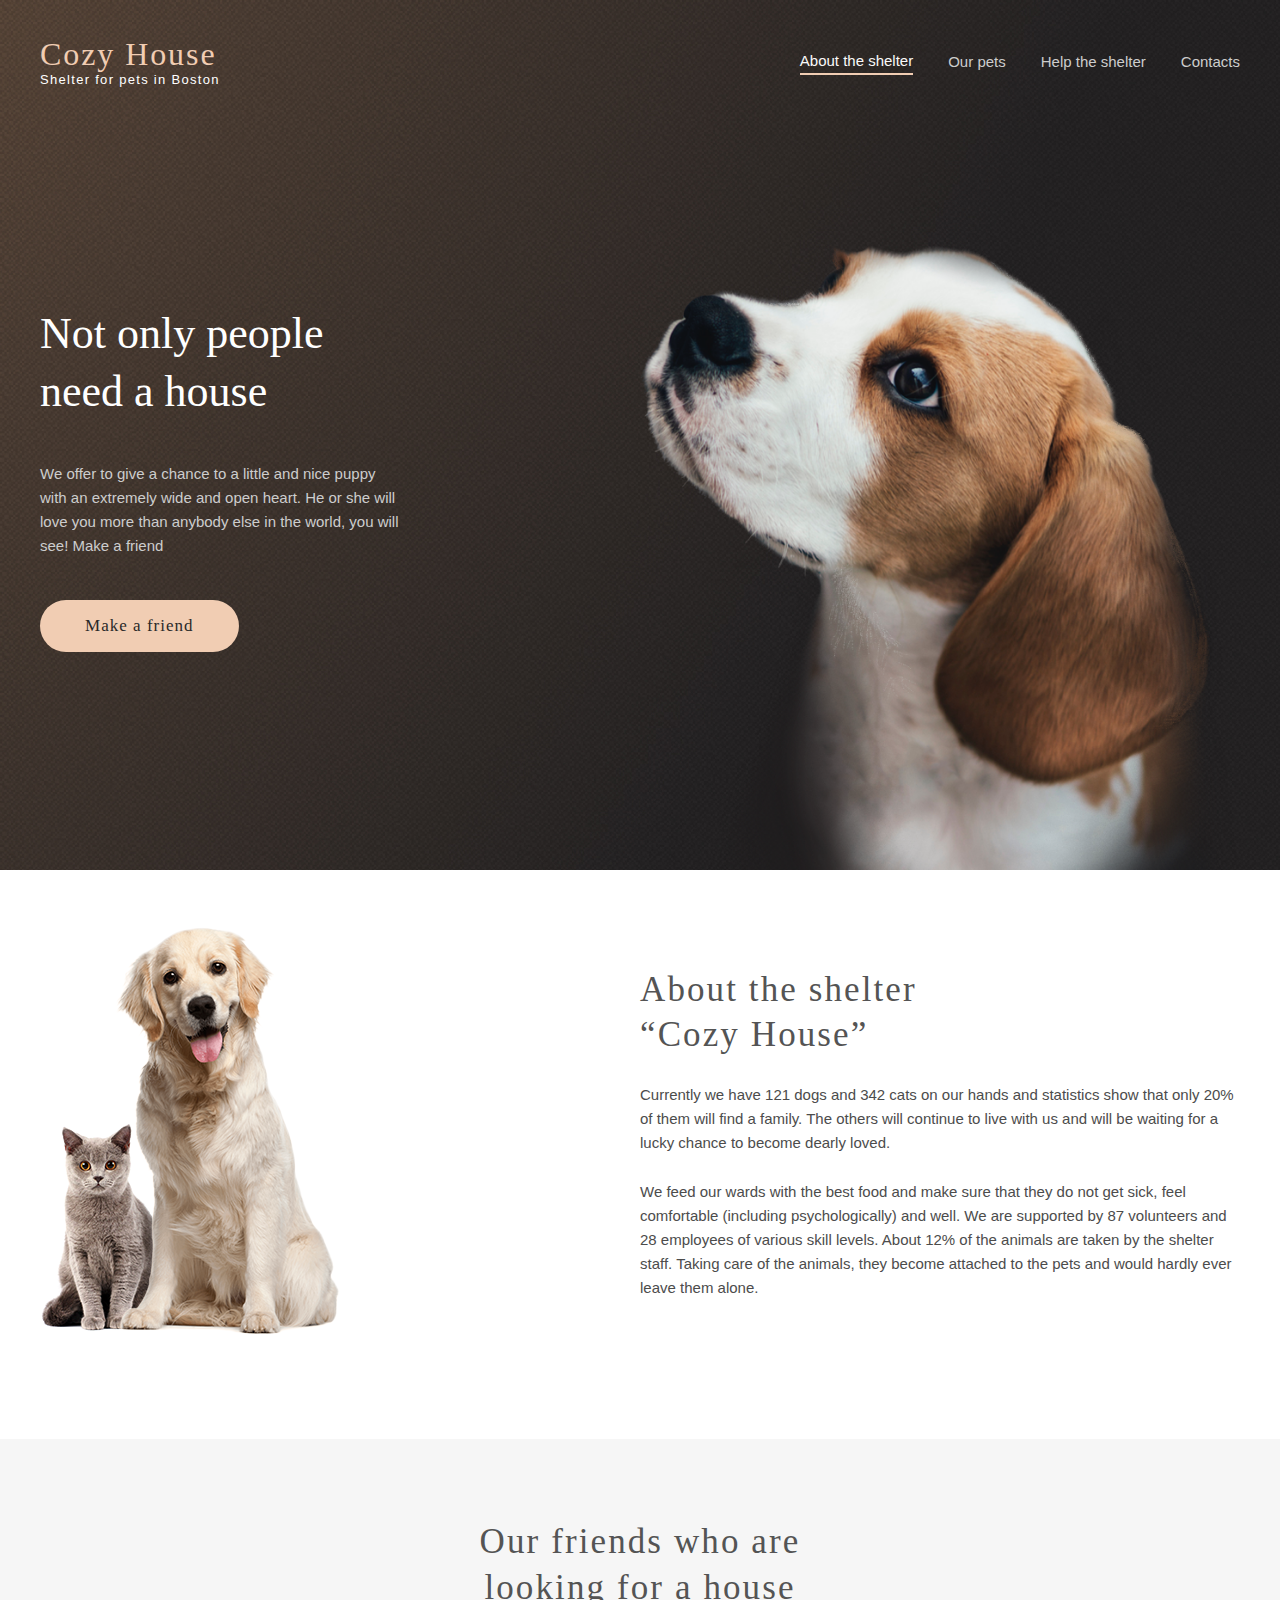
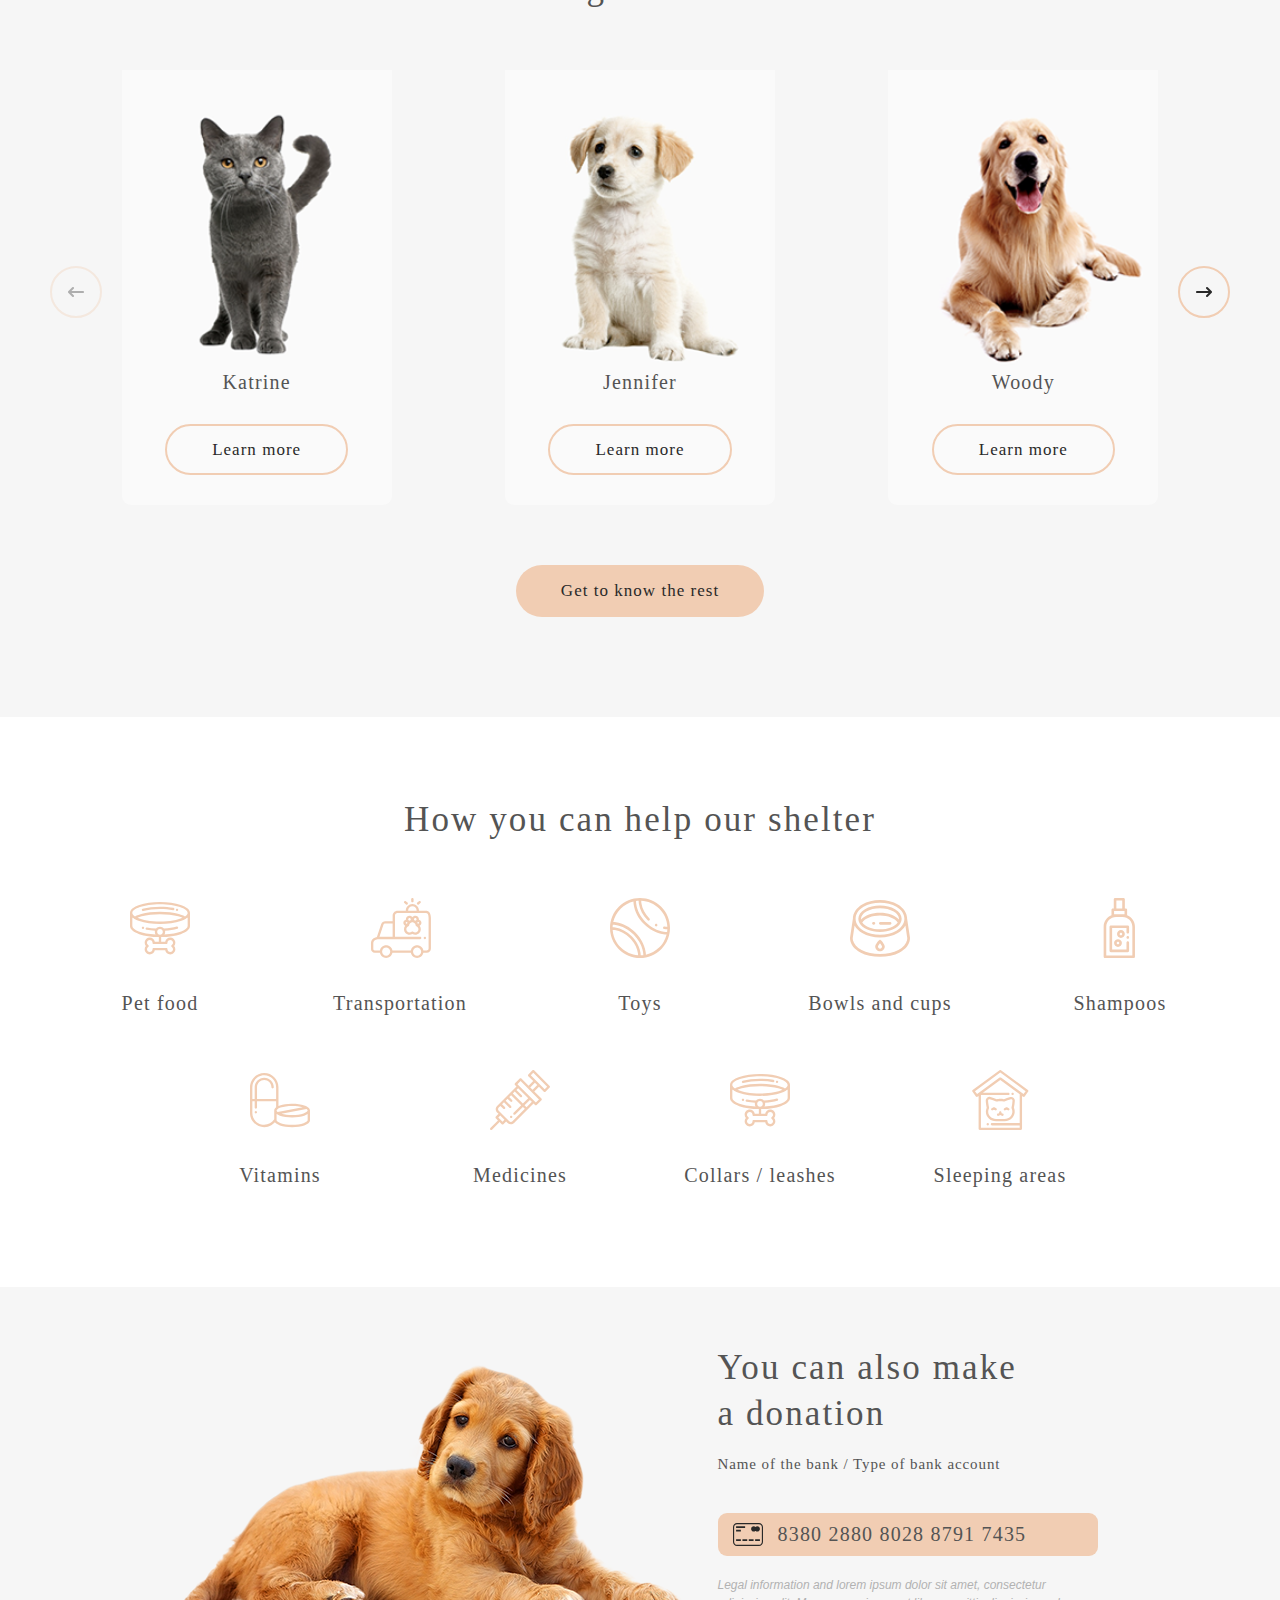
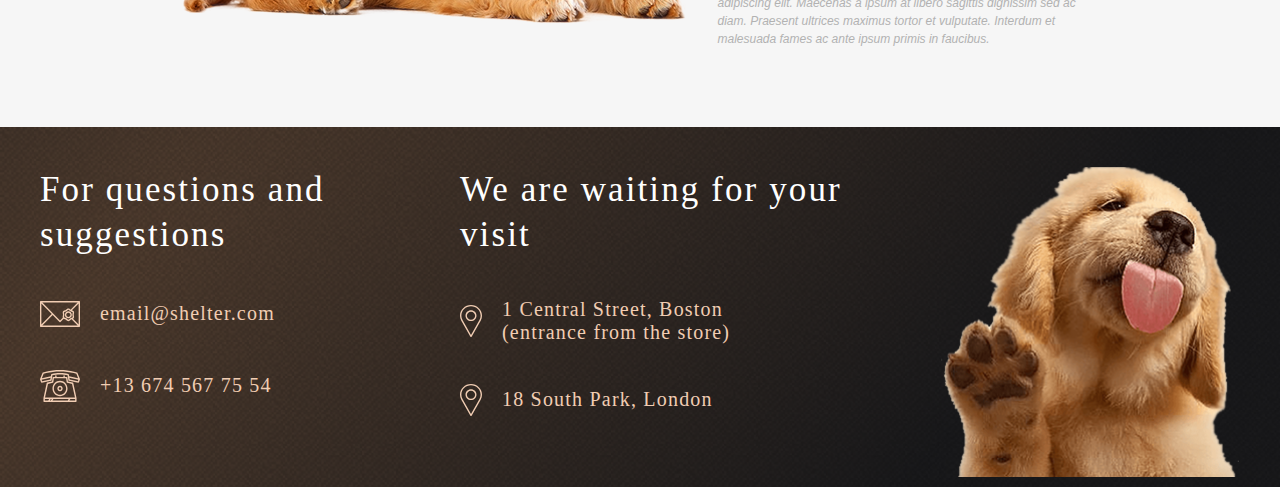
==== index.html @ d13bf751 "test" ====
<!DOCTYPE html>
<html lang="en">
  <head>
    <meta charset="UTF-8" />
    <meta http-equiv="X-UA-Compatible" content="IE=edge" />
    <meta name="viewport" content="width=device-width, initial-scale=1.0" />
    <link
      rel="stylesheet"
      href="https://cdnjs.cloudflare.com/ajax/libs/font-awesome/6.1.1/css/all.min.css"
    />
    <!-- <link rel="stylesheet" type="text/css" href="slick/slick.css" />
    <link rel="stylesheet" type="text/css" href="slick/slick-theme.css" /> -->

    <link
      rel="stylesheet"
      href="https://unpkg.com/swiper@8/swiper-bundle.min.css"
    />

    <link rel="stylesheet" href="style.css" />
    <title>About the shelter</title>
  </head>
  <body>
    <header id="header">
      <div class="container">
        <nav>
          <div class="nav__logo">
            <h1>Cozy House</h1>
            <p>Shelter for pets in Boston</p>
          </div>
          <div class="header__menu_btn"><i class="fa-solid fa-bars"></i></div>
          <ul class="nav__list">
            <li><a href="#header" class="active">About the shelter</a></li>
            <li><a href="pages/pets/index.html">Our pets</a></li>
            <li><a href="#help_content">Help the shelter</a></li>
            <li><a href="#footer">Contacts</a></li>
          </ul>
        </nav>

        <div class="header__content">
          <div class="header__content_wrapper">
            <h3>Not only people need a house</h3>
            <p>
              We offer to give a chance to a little and nice puppy with an
              extremely wide and open heart. He or she will love you more than
              anybody else in the world, you will see! Make a friend
            </p>
            <div class="header__link">
              <a href="#pets">Make a friend</a>
            </div>
          </div>
          <div class="bg_img">
            <img src="assets/images/start-screen-puppy.png" alt="bg_img" />
          </div>
        </div>
      </div>
    </header>
    <main>
      <section class="about">
        <div class="container">
          <div class="about__wrapper">
            <div class="about__img">
              <img src="assets/images/about-pets.png" alt="about-pets" />
            </div>
            <div class="about__content">
              <h5>About the shelter “Cozy House”</h5>
              <p class="about__desc1">
                Currently we have 121 dogs and 342 cats on our hands and
                statistics show that only 20% of them will find a family. The
                others will continue to live with us and will be waiting for a
                lucky chance to become dearly loved.
              </p>
              <p class="about__desc2">
                We feed our wards with the best food and make sure that they do
                not get sick, feel comfortable (including psychologically) and
                well. We are supported by 87 volunteers and 28 employees of
                various skill levels. About 12% of the animals are taken by the
                shelter staff. Taking care of the animals, they become attached
                to the pets and would hardly ever leave them alone.
              </p>
            </div>
          </div>
        </div>
      </section>

      <section class="pets">
        <div class="container">
          <div class="pets__wrapper">
            <h3 id="pets">Our friends who are looking for a house</h3>

             <!-- <div class="slider__wrapper">
              <div class="slider mySliderPets">
                <div class="slick-slide">
                  <div class="card">
                    <img
                      src="assets/images/pets-katrine .png"
                      alt="pets-katrine"
                    />
                    <span>Katrine</span>
                    <a href="#popup-pets1" class="open-popup1">Learn more</a>
                  </div>
                </div>
                <div class="slick-slide">
                  <div class="card">
                    <img
                      src="assets/images/pets-jennifer.png"
                      alt="pets-katrine"
                    />
                    <span>Jennifer</span>
                    <a href="#popup-pets2" class="open-popup2">Learn more</a>
                  </div>
                </div>
                <div class="slick-slide">
                  <div class="card">
                    <img
                      src="assets/images/pets-woody.png"
                      alt="pets-katrine"
                    />
                    <span>Woody</span>
                    <a href="#popup-pets3" class="open-popup3">Learn more</a>
                  </div>
                </div>

                <div class="slick-slide">
                  <div class="card">
                    <img
                      src="assets/images/pets-katrine .png"
                      alt="pets-katrine"
                    />
                    <span>Katrine</span>
                    <a href="#popup-pets1" class="open-popup1">Learn more</a>
                  </div>
                </div>
                <div class="slick-slide">
                  <div class="card">
                    <img
                      src="assets/images/pets-jennifer.png"
                      alt="pets-katrine"
                    />
                    <span>Jennifer</span>
                    <a href="#popup-pets2" class="open-popup2">Learn more</a>
                  </div>
                </div>
                <div class="slick-slide">
                  <div class="card">
                    <img
                      src="assets/images/pets-woody.png"
                      alt="pets-katrine"
                    />
                    <span>Woody</span>
                    <a href="#popup-pets3" class="open-popup3">Learn more</a>
                  </div>
                </div>
              </div>
            </div>  -->

            <div class="swiper mySwiper container">
              <div class="swiper-wrapper">
                <div class="swiper-slide">
                  <div class="card">
                    <img
                      src="assets/images/pets-katrine .png"
                      alt="pets-katrine"
                    />
                    <span>Katrine</span>
                    <a href="#popup-pets1" class="open-popup1">Learn more</a>
                  </div>
                </div>
                <div class="swiper-slide">
                  <div class="card">
                    <img
                      src="assets/images/pets-jennifer.png"
                      alt="pets-katrine"
                    />
                    <span>Jennifer</span>
                    <a href="#popup-pets2" class="open-popup2">Learn more</a>
                  </div>
                </div>
                <div class="swiper-slide">
                  <div class="card">
                    <img
                      src="assets/images/pets-woody.png"
                      alt="pets-katrine"
                    />
                    <span>Woody</span>
                    <a href="#popup-pets3" class="open-popup3">Learn more</a>
                  </div>
                </div>
                <div class="swiper-slide">
                  <div class="card">
                    <img
                      src="assets/images/pets-katrine .png"
                      alt="pets-katrine"
                    />
                    <span>Katrine</span>
                    <a href="#popup-pets1" class="open-popup1">Learn more</a>
                  </div>
                </div>
                <div class="swiper-slide">
                  <div class="card">
                    <img
                      src="assets/images/pets-jennifer.png"
                      alt="pets-katrine"
                    />
                    <span>Jennifer</span>
                    <a href="#popup-pets2" class="open-popup2">Learn more</a>
                  </div>
                </div>
                <div class="swiper-slide">
                  <div class="card">
                    <img
                      src="assets/images/pets-woody.png"
                      alt="pets-katrine"
                    />
                    <span>Woody</span>
                    <a href="#popup-pets3" class="open-popup3">Learn more</a>
                  </div>
                </div>
               
              
                  
                  
              </div>
              <div class="swiper-button-next"><i class="fa-solid fa-arrow-right-long"></i></div>
              <div class="swiper-button-prev"><i class="fa-solid fa-arrow-left-long"></i></div>
            </div>

            <div class="pets__link"><a href="#!">Get to know the rest</a></div>
          </div>
        </div>

        <div id="popup-pets1">
          <div class="popup-inner">
            <img src="assets/images/pets-katrine .png" alt="popup_img" />
            <div class="popup-content">
              <h3>Katrine</h3>
              <h6>Cat - British Shorthair</h6>
              <p>
                Katrine is a beautiful girl. She is as soft as the finest velvet
                with a thick lush fur. Will love you until the last breath she
                takes as long as you are the one. She is picky about her
                affection. She loves cuddles and to stretch into your hands for
                a deeper relaxations.
              </p>
              <ul class="popup-content-list">
                <li><span>Age: </span>2 months</li>
                <li><span>Inoculations: </span>none</li>
                <li><span>Diseases: </span>none</li>
                <li><span>Parasites: </span>none</li>
              </ul>
            </div>
            <a href="#!" class="popup-close"
              ><i class="fa-solid fa-xmark"></i
            ></a>
          </div>
        </div>

        <div id="popup-pets2">
          <div class="popup-inner">
            <img src="assets/images/pets-jennifer.png" alt="popup_img" />
            <div class="popup-content">
              <h3>Jennifer</h3>
              <h6>Dog - Labrador</h6>
              <p>
                Jennifer is a sweet 2 months old Labrador that is patiently
                waiting to find a new forever home. This girl really enjoys
                being able to go outside to run and play, but won't hesitate to
                play up a storm in the house if she has all of her favorite
                toys.
              </p>
              <ul class="popup-content-list">
                <li><span>Age: </span>2 months</li>
                <li><span>Inoculations: </span>none</li>
                <li><span>Diseases: </span>none</li>
                <li><span>Parasites: </span>none</li>
              </ul>
            </div>
            <a href="#!" class="popup-close"
              ><i class="fa-solid fa-xmark"></i
            ></a>
          </div>
        </div>

        <div id="popup-pets3">
          <div class="popup-inner">
            <img src="assets/images/pets-woody.png" alt="popup_img" />
            <div class="popup-content">
              <h3>Woody</h3>
              <h6>Dog - Golden Retriever</h6>
              <p>
                Woody is a handsome 3 1/2 year old boy. Woody does know basic
                commands and is a smart pup. Since he is on the stronger side,
                he will learn a lot from your training. Woody will be happier
                when he finds a new family that can spend a lot of time with
                him.
              </p>
              <ul class="popup-content-list">
                <li><span>Age: </span>3 1/2 year old</li>
                <li><span>Inoculations: </span>none</li>
                <li><span>Diseases: </span>none</li>
                <li><span>Parasites: </span>none</li>
              </ul>
            </div>
            <a href="#!" class="popup-close"
              ><i class="fa-solid fa-xmark"></i
            ></a>
          </div>
        </div>
      </section>

      <section class="help_content" id="help_content">
        <div class="container">
          <div class="help_content__wrapper">
            <h3>How you can help our shelter</h3>
            <div class="card">
              <div>
                <svg
                  width="60"
                  height="60"
                  viewBox="0 0 60 60"
                  fill="none"
                  xmlns="http://www.w3.org/2000/svg"
                >
                  <path
                    d="M57.297 10.2511C55.7379 8.99675 53.5393 7.88136 50.7617 6.93613C45.1984 5.04273 37.825 4 29.9997 4C22.1744 4 14.8011 5.04285 9.23787 6.93613C6.4603 7.88136 4.26163 8.99675 2.70257 10.2511C0.909373 11.6942 0 13.2863 0 14.983V28.0989C0 29.7957 0.909373 31.3878 2.70269 32.8308C4.26175 34.0851 6.4603 35.2005 9.23799 36.1458C14.5225 37.9443 21.4409 38.9745 28.8281 39.0733V43.7755H24.7869C24.3392 41.4099 22.2567 39.6156 19.7629 39.6156C16.9435 39.6156 14.6499 41.9093 14.6499 44.7284C14.6499 45.9542 15.0847 47.1148 15.8539 48.0249C15.075 48.9466 14.6484 50.1147 14.6499 51.3214C14.6499 54.1407 16.9435 56.4343 19.7629 56.4343C22.2567 56.4343 24.3392 54.6398 24.7869 52.2744H35.2131C35.6608 54.6399 37.7433 56.4343 40.2371 56.4343C43.0565 56.4343 45.3501 54.1406 45.3501 51.3214C45.3501 50.0956 44.9153 48.935 44.1461 48.0249C44.925 47.1032 45.3516 45.9351 45.3501 44.7284C45.3501 41.9091 43.0565 39.6156 40.2371 39.6156C37.7433 39.6156 35.6608 41.41 35.2131 43.7755H31.1719V39.0733C38.5591 38.9745 45.4775 37.9443 50.762 36.1458C53.5396 35.2005 55.7382 34.0851 57.2973 32.8308C59.0906 31.3878 60 29.7957 60 28.0989V14.983C59.9996 13.2863 59.0903 11.6942 57.297 10.2511ZM36.3022 46.1193C36.4615 46.1193 36.6191 46.0868 36.7655 46.0238C36.9118 45.9608 37.0438 45.8686 37.1533 45.7528C37.2628 45.6371 37.3476 45.5003 37.4024 45.3507C37.4573 45.2011 37.481 45.0419 37.4723 44.8828C37.4694 44.8314 37.4679 44.78 37.4677 44.7286C37.4677 43.2016 38.71 41.9594 40.2369 41.9594C41.7639 41.9594 43.0062 43.2017 43.0062 44.7286C43.0062 45.6643 42.5377 46.5303 41.753 47.0453C41.5905 47.152 41.4571 47.2974 41.3648 47.4684C41.2725 47.6394 41.2242 47.8307 41.2242 48.025C41.2242 48.2194 41.2725 48.4107 41.3648 48.5817C41.4571 48.7527 41.5905 48.8981 41.753 49.0047C42.5377 49.5198 43.0062 50.3858 43.0062 51.3215C43.0062 52.8485 41.7639 54.0906 40.2369 54.0906C38.71 54.0906 37.4677 52.8483 37.4677 51.3215C37.4677 51.2697 37.4696 51.2184 37.4723 51.1673C37.4811 51.0082 37.4574 50.8489 37.4026 50.6993C37.3478 50.5497 37.263 50.4128 37.1535 50.297C37.044 50.1813 36.912 50.0891 36.7656 50.0261C36.6192 49.9631 36.4615 49.9307 36.3022 49.9307H23.6975C23.5382 49.9308 23.3805 49.9633 23.2342 50.0263C23.0878 50.0893 22.9559 50.1815 22.8463 50.2972C22.7368 50.413 22.6521 50.5498 22.5972 50.6994C22.5424 50.849 22.5186 51.0082 22.5274 51.1673C22.5301 51.2184 22.5319 51.2697 22.5319 51.3215C22.5319 52.8485 21.2896 54.0906 19.7627 54.0906C18.2357 54.0906 16.9934 52.8483 16.9934 51.3215C16.9934 50.3858 17.462 49.5198 18.2466 49.0047C18.4091 48.8981 18.5425 48.7527 18.6348 48.5817C18.7271 48.4107 18.7755 48.2194 18.7755 48.025C18.7755 47.8307 18.7271 47.6394 18.6348 47.4684C18.5425 47.2974 18.4091 47.152 18.2466 47.0453C17.462 46.5303 16.9934 45.6643 16.9934 44.7286C16.9934 43.2016 18.2357 41.9594 19.7627 41.9594C21.2896 41.9594 22.5319 43.2017 22.5319 44.7286C22.5319 44.7803 22.5301 44.8317 22.5274 44.8828C22.5185 45.0419 22.5422 45.2011 22.597 45.3508C22.6519 45.5004 22.7366 45.6373 22.8462 45.753C22.9557 45.8688 23.0877 45.961 23.2341 46.0239C23.3804 46.0869 23.5381 46.1194 23.6975 46.1193H36.3022ZM29.9998 36.7383C28.4435 36.7383 27.1772 35.472 27.1772 33.9157C27.1772 32.3593 28.4435 31.0931 29.9998 31.0931C31.5562 31.0931 32.8224 32.3593 32.8224 33.9157C32.8224 35.472 31.5562 36.7383 29.9998 36.7383ZM57.6559 28.0989C57.6559 31.8067 48.3045 35.8985 34.3965 36.6248C34.9005 35.8111 35.1671 34.8727 35.1661 33.9156C35.1661 33.5463 35.1264 33.1862 35.0525 32.8386C39.6006 32.5404 43.8255 31.8617 47.3495 30.8562C47.9718 30.6785 48.3325 30.0301 48.1548 29.4077C47.9772 28.7853 47.329 28.4248 46.7064 28.6024C43.0899 29.6344 38.6789 30.3074 33.9211 30.5577C32.9729 29.4519 31.5673 28.7494 29.9998 28.7494C28.4241 28.7494 27.0118 29.4593 26.0634 30.5753C22.8385 30.4214 19.7739 30.0771 16.9503 29.5459C16.3149 29.426 15.7017 29.8448 15.582 30.4808C15.4624 31.1169 15.881 31.7294 16.5171 31.8492C19.1492 32.3444 21.9775 32.6832 24.9418 32.8625C24.8698 33.2089 24.8335 33.5619 24.8336 33.9157C24.8327 34.8729 25.0993 35.8112 25.6033 36.6249C11.6952 35.8986 2.34375 31.8068 2.34375 28.0989V19.4139L2.35968 19.4272C2.47205 19.5254 2.58637 19.6213 2.70257 19.7149C2.85923 19.8402 3.01885 19.9617 3.18128 20.0794L3.18374 20.0811C3.27117 20.1448 3.36035 20.2081 3.45117 20.271L3.49171 20.2989C3.57714 20.3576 3.66374 20.4161 3.7521 20.4741C3.76991 20.4858 3.7882 20.4975 3.80624 20.5092C3.89542 20.5672 3.98566 20.6251 4.07777 20.6824L4.11749 20.7068C5.50241 21.5632 7.21592 22.3418 9.23776 23.0299C14.801 24.9233 22.1743 25.9661 29.9997 25.9661C37.8251 25.9661 45.1984 24.9233 50.7617 23.0299C52.7837 22.3418 54.4974 21.5631 55.8824 20.7066L55.9216 20.6825C56.0139 20.6251 56.1042 20.5672 56.1935 20.5091L56.2474 20.4742C56.3358 20.4162 56.4225 20.3577 56.5079 20.299L56.5485 20.2711C56.6393 20.2082 56.7285 20.1449 56.8159 20.0813L56.8184 20.0795C56.9808 19.9619 57.1404 19.8403 57.2971 19.715C57.4132 19.6214 57.5276 19.5255 57.64 19.4274L57.6559 19.414V28.0989ZM7.52928 19.8543C8.5501 19.3876 9.94639 18.8517 11.8024 18.3313C16.8453 16.9173 23.3081 16.1387 29.9998 16.1387C36.6916 16.1387 43.1543 16.9174 48.1971 18.3313C50.0533 18.8516 51.4497 19.3875 52.4704 19.8543C47.6207 22.0156 39.6821 23.6224 29.9998 23.6224C20.3176 23.6224 12.379 22.0154 7.52928 19.8543ZM57.6485 15.1548C57.6434 15.2232 57.6352 15.2913 57.624 15.359L57.6225 15.3696C57.6098 15.4416 57.594 15.5129 57.575 15.5835C57.5616 15.6345 57.5465 15.6851 57.53 15.7353L57.5204 15.7647C57.4946 15.839 57.4658 15.9122 57.4342 15.9843C57.4218 16.0128 57.4083 16.0411 57.3948 16.0696C57.3679 16.1263 57.3395 16.1828 57.3088 16.2387L57.3006 16.2537C56.813 17.1338 55.8925 17.9036 54.9784 18.5047C53.7646 17.8055 51.8179 16.9124 48.8301 16.0746C43.587 14.6046 36.8997 13.7952 29.9999 13.7952C23.1002 13.7952 16.413 14.6047 11.1697 16.0747C8.18202 16.9124 6.23542 17.8055 5.02147 18.5049C4.10753 17.9038 3.18703 17.1339 2.69929 16.2538L2.69109 16.2388C2.66039 16.1828 2.63203 16.1263 2.60496 16.0695C2.5916 16.0411 2.57812 16.0129 2.56582 15.9845C2.55527 15.9606 2.54531 15.9366 2.53546 15.9126C2.51542 15.8633 2.49632 15.8141 2.47945 15.7649C2.47605 15.7552 2.473 15.7452 2.46972 15.7355C2.44857 15.6715 2.42993 15.6068 2.41382 15.5414C2.39958 15.4847 2.38738 15.4275 2.37726 15.3699L2.37574 15.3592C2.36456 15.2915 2.35638 15.2234 2.35125 15.1551C2.34653 15.0978 2.34403 15.0404 2.34375 14.983C2.34375 10.8967 13.7017 6.34375 29.9998 6.34375C46.298 6.34375 57.6559 10.8967 57.6559 14.983C57.6559 15.0402 57.6529 15.0975 57.6485 15.1548Z"
                    fill="#F1CDB3"
                  />
                  <path
                    d="M48.1765 11.6432C48.1309 11.4162 48.0197 11.2076 47.8567 11.0432C47.8022 10.989 47.7425 10.9404 47.6785 10.8979C47.5506 10.8129 47.4073 10.7536 47.2567 10.7233C47.1055 10.6928 46.9497 10.6928 46.7985 10.7233C46.7235 10.7385 46.6509 10.7608 46.5794 10.7901C46.5091 10.8194 46.4411 10.8557 46.3778 10.8979C46.3134 10.9401 46.2536 10.9893 46.1985 11.0432C46.1446 11.0971 46.0966 11.1581 46.0533 11.2213C45.9683 11.3493 45.909 11.4926 45.8787 11.6432C45.8635 11.7194 45.8564 11.7956 45.8564 11.8717C45.8564 11.9491 45.8636 12.0252 45.8787 12.1014C45.909 12.252 45.9683 12.3953 46.0533 12.5233C46.0966 12.5866 46.1446 12.6463 46.1985 12.7014C46.2537 12.7553 46.3135 12.8034 46.3778 12.8467C46.4411 12.8889 46.5091 12.9252 46.5794 12.9545C46.6509 12.9838 46.7236 13.0061 46.7985 13.0213C46.8747 13.0366 46.9521 13.0448 47.0282 13.0448C47.1044 13.0448 47.1818 13.0366 47.2567 13.0213C47.3317 13.0061 47.4057 12.9838 47.4759 12.9545C47.5462 12.9252 47.6141 12.8889 47.6785 12.8467C47.7418 12.8034 47.8028 12.7553 47.8567 12.7014C47.9106 12.6463 47.9598 12.5866 48.002 12.5233C48.087 12.3953 48.1463 12.252 48.1765 12.1014C48.1919 12.0252 48.2 11.9491 48.2 11.8717C48.2 11.7954 48.1919 11.7193 48.1765 11.6432Z"
                    fill="#F1CDB3"
                  />
                  <path
                    d="M43.4829 9.86056C39.4455 9.10095 34.85 8.69935 30.1935 8.69935C23.7488 8.69935 17.5185 9.46435 12.6504 10.8536C12.0282 11.0313 11.6675 11.6797 11.8451 12.302C11.9918 12.8171 12.4611 13.1527 12.9713 13.1527C13.0777 13.1527 13.186 13.1382 13.2934 13.1075C17.9582 11.7763 23.96 11.0432 30.1934 11.0432C34.707 11.0432 39.1525 11.4308 43.0495 12.164C43.6858 12.2834 44.2981 11.8651 44.4179 11.229C44.5376 10.5929 44.1189 9.98044 43.4829 9.86056Z"
                    fill="#F1CDB3"
                  />
                  <path
                    d="M14.121 29.6092C14.1058 29.5342 14.0835 29.4604 14.0542 29.3889C14.0249 29.3186 13.9886 29.2506 13.9464 29.1873C13.9038 29.1231 13.8547 29.0634 13.7999 29.0092C13.746 28.9553 13.6862 28.9061 13.6218 28.8627C13.5585 28.8205 13.4905 28.7854 13.4201 28.7561C13.3495 28.7265 13.2761 28.7041 13.201 28.6893C13.0498 28.6588 12.8941 28.6588 12.7429 28.6893C12.6678 28.7033 12.5939 28.7268 12.5237 28.7561C12.4523 28.7854 12.3843 28.8205 12.321 28.8627C12.2566 28.9061 12.1968 28.9553 12.1429 29.0092C12.089 29.0631 12.0398 29.1229 11.9976 29.1873C11.9554 29.2506 11.9191 29.3186 11.8898 29.3889C11.8605 29.4604 11.8382 29.5342 11.823 29.6092C11.8077 29.6842 11.7995 29.7615 11.7995 29.8377C11.8003 29.9914 11.8309 30.1434 11.8898 30.2854C11.9191 30.3568 11.9554 30.4248 11.9976 30.4881C12.0398 30.5525 12.089 30.6122 12.1429 30.6662C12.1968 30.7201 12.2566 30.7693 12.321 30.8115C12.3843 30.8549 12.4523 30.8901 12.5237 30.9193C12.5941 30.9486 12.6678 30.9721 12.7429 30.9861C12.8179 31.0014 12.8952 31.0096 12.9713 31.0096C13.0475 31.0096 13.1249 31.0014 13.201 30.9861C13.2761 30.9713 13.3495 30.9489 13.4201 30.9193C13.4909 30.8905 13.5585 30.8543 13.6218 30.8115C13.686 30.7693 13.7457 30.7206 13.7999 30.6662C13.9092 30.5575 13.9957 30.428 14.0542 30.2854C14.1134 30.1436 14.1436 29.9914 14.1432 29.8377C14.1432 29.7614 14.1361 29.6842 14.121 29.6092Z"
                    fill="#F1CDB3"
                  />
                </svg>
              </div>
              <div class="text">Pet food</div>
            </div>

            <div class="card">
              <div>
                <svg
                  width="61"
                  height="60"
                  viewBox="0 0 61 60"
                  fill="none"
                  xmlns="http://www.w3.org/2000/svg"
                >
                  <path
                    d="M56.0044 12.7115H48.9814V12.5095C48.9814 8.87665 46.026 5.92118 42.3932 5.92118C38.7603 5.92118 35.8049 8.87665 35.8049 12.5095V12.7115H27.5571C24.8414 12.7115 22.6321 14.9209 22.6321 17.6365V23.2009H15.2458C13.4838 23.2009 11.9176 24.2562 11.2558 25.8893C11.2462 25.9133 11.2373 25.9375 11.2291 25.962L6.96808 38.8689C6.9294 38.8919 6.88007 38.9191 6.81866 38.9498C6.57503 39.0714 6.11929 39.2568 5.33507 39.4484C4.09062 39.7499 2.9839 40.4616 2.19323 41.4688C1.40255 42.4759 0.973964 43.72 0.976513 45.0004V51.0987C0.976513 53.1406 2.63765 54.8018 4.67952 54.8018L9.90374 54.802C10.4553 57.7562 13.0514 59.9999 16.1632 59.9999C19.2749 59.9999 21.8709 57.7561 22.4226 54.8021L40.8472 54.8024C41.3989 57.7564 43.9949 59.9999 47.1066 59.9999C50.2181 59.9999 52.8141 57.7565 53.3659 54.8026L56.6836 54.8027C59.2232 54.8027 60.9294 53.0963 60.9294 50.5568V20.08C60.9294 13.4295 57.4851 12.7115 56.0044 12.7115ZM38.1486 12.5095C38.1486 10.169 40.0527 8.26493 42.3932 8.26493C44.7336 8.26493 46.6377 10.169 46.6377 12.5095V12.7115H38.1486V12.5095ZM13.4413 26.7379C13.591 26.3833 13.8422 26.0809 14.1632 25.8686C14.4842 25.6563 14.8609 25.5436 15.2457 25.5447H22.6319V38.8266H9.45022L13.4413 26.7379ZM16.1632 57.6562C13.9435 57.6562 12.1377 55.8504 12.1377 53.6307C12.1377 53.6033 12.1392 53.5762 12.1398 53.5488C12.1406 53.5069 12.1408 53.465 12.143 53.4234C12.1433 53.4168 12.1441 53.4104 12.1445 53.4038C12.2626 51.2894 14.02 49.6052 16.1632 49.6052C18.1026 49.6052 19.7262 50.9841 20.105 52.8129L20.1067 52.82C20.1194 52.882 20.1305 52.9445 20.1403 53.0076L20.1422 53.018C20.1492 53.0638 20.1544 53.1101 20.1598 53.1564C20.1622 53.1775 20.1656 53.1983 20.1677 53.2194C20.1714 53.2554 20.1734 53.2921 20.176 53.3285C20.1784 53.3602 20.1817 53.3916 20.1833 53.4235C20.185 53.4563 20.185 53.4896 20.1858 53.5226C20.1867 53.5586 20.1885 53.5944 20.1885 53.6306C20.1887 55.8504 18.3828 57.6562 16.1632 57.6562ZM47.1066 57.6562C44.8869 57.6562 43.081 55.8504 43.081 53.6307C43.081 53.5783 43.083 53.5263 43.085 53.4743C43.0856 53.4576 43.0855 53.4405 43.0863 53.4238C43.0883 53.3852 43.0921 53.3471 43.0951 53.3088C43.0975 53.2791 43.0989 53.2491 43.1019 53.2196C43.1032 53.207 43.1053 53.1947 43.1066 53.1823C43.1202 53.06 43.1386 52.939 43.163 52.8203C43.1637 52.8168 43.1646 52.8134 43.1654 52.8099C43.5455 50.9826 45.168 49.6053 47.1066 49.6053C47.6614 49.6053 48.1905 49.7181 48.6719 49.9222C50.1163 50.5341 51.1319 51.966 51.1319 53.6308C51.1319 55.8504 49.3262 57.6562 47.1066 57.6562ZM56.6836 52.4588L53.3678 52.4587C53.3639 52.4379 53.3589 52.4175 53.3548 52.3968C53.3272 52.2591 53.2954 52.1222 53.2595 51.9864C53.2435 51.927 53.2267 51.8679 53.209 51.809C53.198 51.7724 53.1872 51.7358 53.1757 51.6994C53.156 51.6382 53.1353 51.5772 53.1137 51.5166C53.1022 51.4842 53.0913 51.4513 53.0793 51.4191C53.0531 51.3492 53.0257 51.2799 52.997 51.211C52.988 51.1892 52.9798 51.1669 52.9705 51.1452C52.9318 51.0542 52.891 50.9641 52.8482 50.875C52.8428 50.8639 52.8369 50.8532 52.8315 50.8422C52.7941 50.7656 52.7552 50.6897 52.7148 50.6146C52.6999 50.5871 52.6841 50.5602 52.6689 50.5329C52.6367 50.4749 52.6036 50.4175 52.5696 50.3606C52.5511 50.3297 52.5319 50.2995 52.5128 50.2689C52.4605 50.1846 52.4061 50.1016 52.3495 50.0201C52.2939 49.9395 52.2365 49.8602 52.1773 49.7821C52.1403 49.7337 52.1026 49.6858 52.0643 49.6385C52.0414 49.6102 52.0189 49.5819 51.9956 49.554C51.9539 49.5043 51.9114 49.4553 51.8682 49.4069C51.8469 49.383 51.8262 49.3585 51.8045 49.3349C51.7507 49.2763 51.6958 49.2188 51.6398 49.1623C51.6278 49.1501 51.6163 49.1374 51.6041 49.1253C51.535 49.0563 51.4644 48.989 51.3922 48.9233C51.3769 48.9092 51.3608 48.896 51.3452 48.882C51.2887 48.8315 51.2316 48.7815 51.1732 48.7329C51.1476 48.7116 51.1213 48.6912 51.0954 48.6704C51.046 48.6304 50.996 48.5911 50.9455 48.5525C50.9157 48.53 50.8856 48.5081 50.8555 48.4861C50.7281 48.3927 50.5972 48.3043 50.463 48.221C50.4302 48.2004 50.3973 48.1802 50.364 48.1602C50.3121 48.1292 50.2596 48.0993 50.2068 48.0698C50.1743 48.0516 50.1419 48.0331 50.1091 48.0155C50.0517 47.9847 49.9935 47.9553 49.935 47.9262C49.9059 47.9117 49.8772 47.8966 49.8479 47.8826C49.7713 47.8461 49.694 47.8111 49.616 47.7776C49.6041 47.7725 49.5923 47.7667 49.5803 47.7616C49.4896 47.7233 49.398 47.6871 49.3056 47.6531C49.2792 47.6433 49.2524 47.6348 49.2258 47.6254C49.1594 47.602 49.093 47.5789 49.0257 47.5575C48.9905 47.5464 48.9548 47.5363 48.9193 47.5258C48.8597 47.5081 48.7999 47.4906 48.7396 47.4746C48.7009 47.4643 48.662 47.4549 48.623 47.4453C48.5245 47.421 48.4254 47.3992 48.3259 47.3798C48.2669 47.3684 48.2078 47.3578 48.1485 47.348C48.1078 47.3413 48.0671 47.3345 48.0262 47.3287C47.9646 47.3199 47.9028 47.3121 47.841 47.3051C47.8017 47.3006 47.7626 47.2956 47.7231 47.2919C47.6545 47.2856 47.5859 47.2803 47.5172 47.2762C47.4835 47.2741 47.4503 47.271 47.4165 47.2694C47.3132 47.2643 47.2098 47.2617 47.1064 47.2615C47.0025 47.2615 46.8991 47.2645 46.7964 47.2694C46.7626 47.271 46.7292 47.2741 46.6956 47.2762C46.6268 47.2806 46.5581 47.2853 46.4899 47.2919C46.4503 47.2958 46.4112 47.3007 46.3718 47.3052C46.3099 47.3124 46.2482 47.3199 46.1869 47.3288C46.1459 47.3348 46.105 47.3415 46.0642 47.3483C45.9641 47.3649 45.8644 47.3838 45.7651 47.4049C45.7068 47.4175 45.6486 47.431 45.5906 47.4453C45.5512 47.4549 45.512 47.4645 45.473 47.4748C45.4132 47.4906 45.354 47.5079 45.295 47.5254C45.2589 47.5362 45.2225 47.5464 45.1867 47.5578C45.121 47.5788 45.0556 47.601 44.9906 47.6242C44.9627 47.6341 44.9345 47.6431 44.9067 47.6534C44.8146 47.6874 44.7234 47.7233 44.6334 47.7613C44.6185 47.7677 44.604 47.7747 44.5891 47.7812C44.514 47.8136 44.4395 47.847 44.3659 47.8822C44.3348 47.897 44.3045 47.913 44.2737 47.9283C44.2172 47.9566 44.1607 47.9849 44.1051 48.0147C44.0708 48.0331 44.0369 48.0524 44.003 48.0715C43.9518 48.1001 43.901 48.1293 43.8506 48.1592C43.7321 48.2304 43.6158 48.3051 43.5019 48.3833C43.4545 48.416 43.4076 48.4494 43.3611 48.4835C43.3291 48.5068 43.297 48.53 43.2655 48.5539C43.2173 48.5904 43.1701 48.6281 43.123 48.6659C43.0946 48.6888 43.0659 48.711 43.0379 48.7343C42.9838 48.7795 42.9308 48.826 42.8782 48.8727C42.8586 48.8901 42.8386 48.9069 42.8193 48.9244C42.7481 48.9892 42.6785 49.0556 42.6104 49.1235C42.5932 49.1406 42.5769 49.1587 42.5598 49.176C42.5093 49.2276 42.4591 49.2795 42.4103 49.3328C42.3859 49.3595 42.3623 49.387 42.3384 49.414C42.2982 49.4594 42.2583 49.5049 42.2194 49.5514C42.1941 49.5817 42.1694 49.6126 42.1447 49.6434C42.1086 49.6881 42.073 49.7331 42.0381 49.7788C41.9544 49.889 41.8742 50.0018 41.7975 50.1169C41.7655 50.165 41.7346 50.2137 41.704 50.2627C41.683 50.2962 41.6618 50.3296 41.6415 50.3635C41.6099 50.4161 41.5796 50.4695 41.5496 50.5232C41.5321 50.5545 41.5139 50.5854 41.4968 50.6172C41.4607 50.684 41.4264 50.752 41.3927 50.8202C41.3832 50.8394 41.373 50.858 41.3638 50.8774C41.3216 50.965 41.2815 51.0536 41.2434 51.143C41.2318 51.1703 41.2214 51.1982 41.2102 51.2258C41.1843 51.2889 41.1587 51.3523 41.1348 51.4165C41.1214 51.4524 41.1094 51.4887 41.0966 51.5247C41.0764 51.5817 41.057 51.6389 41.0384 51.6964C41.0258 51.7355 41.0142 51.7751 41.0024 51.8146C40.9736 51.911 40.9471 52.008 40.923 52.1056C40.9091 52.162 40.8961 52.2187 40.8837 52.2758C40.8746 52.3171 40.8657 52.3585 40.8575 52.4001C40.8537 52.4198 40.8489 52.4391 40.8452 52.4588L22.4241 52.4585C22.4202 52.4382 22.4154 52.4181 22.4114 52.3979C22.4035 52.3578 22.3949 52.3181 22.3863 52.2783C22.3523 52.1215 22.3122 51.9659 22.2662 51.8122C22.2548 51.774 22.2435 51.7358 22.2314 51.6978C22.2124 51.6389 22.1926 51.5804 22.1719 51.5221C22.1596 51.4872 22.1477 51.452 22.1348 51.4174C22.1104 51.3522 22.0848 51.2875 22.0581 51.2232C22.0473 51.1967 22.0372 51.1697 22.026 51.1435C21.9878 51.0538 21.9476 50.965 21.9053 50.8771C21.8967 50.8594 21.8873 50.8423 21.8787 50.8247C21.8444 50.7548 21.8089 50.6855 21.772 50.6169C21.7554 50.5859 21.7376 50.5556 21.7203 50.525C21.6899 50.4707 21.6593 50.4166 21.6273 50.3634C21.6071 50.3297 21.5862 50.2968 21.5654 50.2636C21.5347 50.2143 21.5034 50.1654 21.4713 50.1169C21.3946 50.0019 21.3144 49.8893 21.2309 49.7792C21.196 49.7335 21.1604 49.6885 21.1243 49.6438C21.0995 49.613 21.0748 49.582 21.0494 49.5516C21.0105 49.5055 20.971 49.4598 20.9309 49.4147C20.9067 49.3876 20.883 49.3599 20.8585 49.3331C20.8103 49.2803 20.7606 49.2289 20.7105 49.1778C20.693 49.1599 20.6762 49.1413 20.6584 49.1238C20.5904 49.0559 20.5209 48.9897 20.4499 48.925C20.4302 48.907 20.4096 48.89 20.3897 48.8722C20.3376 48.8255 20.2848 48.7798 20.2312 48.7349C20.2029 48.7114 20.1738 48.6888 20.1451 48.6657C20.0985 48.6282 20.0516 48.5908 20.0038 48.5546C19.972 48.5304 19.9397 48.5071 19.9075 48.4836C19.8612 48.4497 19.8145 48.4165 19.7674 48.3838C19.6868 48.3285 19.6049 48.2749 19.5219 48.2232C19.4875 48.2016 19.4528 48.1803 19.418 48.1594C19.3679 48.1296 19.3174 48.1006 19.2666 48.0722C19.2323 48.053 19.1982 48.0336 19.1635 48.0151C19.1082 47.9856 19.0525 47.957 18.9963 47.9293C18.9651 47.9137 18.9343 47.8975 18.9028 47.8824C18.8301 47.8478 18.7567 47.8146 18.6827 47.7827C18.6669 47.7758 18.6514 47.7683 18.6355 47.7615C18.5454 47.7234 18.4544 47.6875 18.3626 47.6536C18.3343 47.6432 18.3056 47.6341 18.2771 47.624C18.2127 47.601 18.1478 47.579 18.0826 47.558C18.0465 47.5465 18.0098 47.5362 17.9734 47.5254C17.9146 47.5078 17.8556 47.491 17.7963 47.4751C17.7571 47.4646 17.7176 47.455 17.6781 47.4454C17.5217 47.4067 17.3639 47.3743 17.2049 47.3484C17.1641 47.3417 17.1233 47.3349 17.0822 47.3289C17.0206 47.3202 16.9589 47.3123 16.8971 47.3054C16.8579 47.3008 16.8187 47.2959 16.7792 47.292C16.7107 47.2857 16.6421 47.2805 16.5734 47.2763C16.5397 47.2742 16.5064 47.2711 16.4727 47.2695C16.3694 47.2644 16.266 47.2618 16.1626 47.2617C16.0587 47.2617 15.9554 47.2646 15.8525 47.2695C15.8188 47.2711 15.7854 47.2742 15.7517 47.2763C15.683 47.2808 15.6143 47.2854 15.5461 47.292C15.5065 47.2959 15.4672 47.3008 15.4278 47.3054C15.3662 47.3123 15.3046 47.3202 15.2432 47.3289C15.2019 47.3349 15.161 47.3417 15.1201 47.3484C15.02 47.3648 14.9203 47.3837 14.8212 47.405C14.763 47.4175 14.7053 47.431 14.6476 47.4452C14.6079 47.4549 14.568 47.4646 14.5287 47.4751C14.4698 47.4909 14.4112 47.5076 14.3529 47.5251C14.3161 47.536 14.2791 47.5465 14.2425 47.558C14.178 47.5784 14.1143 47.6007 14.0507 47.6231C14.0212 47.6334 13.9916 47.6429 13.9624 47.6536C13.8708 47.6875 13.7801 47.7231 13.6905 47.761C13.6724 47.7687 13.6547 47.7773 13.6366 47.7851C13.565 47.8162 13.4938 47.8481 13.4235 47.8817C13.3907 47.8974 13.3585 47.9143 13.326 47.9306C13.2712 47.9577 13.2168 47.9855 13.1628 48.0142C13.1272 48.0333 13.0922 48.0534 13.0569 48.0732C13.0072 48.1011 12.9576 48.1292 12.9088 48.1585C12.8252 48.2086 12.7427 48.2604 12.6614 48.3141C12.6262 48.3373 12.5913 48.3608 12.5566 48.3847C12.5107 48.4163 12.4655 48.4488 12.4203 48.4816C12.3869 48.506 12.3533 48.5302 12.3204 48.5553C12.2743 48.5903 12.2291 48.6263 12.184 48.6625C12.1536 48.6869 12.1229 48.7107 12.0932 48.7356C12.0424 48.7778 11.993 48.8214 11.9436 48.8651C11.9207 48.8854 11.8972 48.9051 11.8745 48.9257C11.8043 48.9898 11.7355 49.0554 11.6681 49.1225C11.6473 49.1433 11.6273 49.1651 11.6067 49.1862C11.56 49.2342 11.5134 49.2822 11.4682 49.3315C11.4418 49.3602 11.4165 49.3899 11.3907 49.4191C11.3525 49.4623 11.3144 49.5056 11.2775 49.5499C11.2508 49.5817 11.2248 49.6143 11.1988 49.6468C11.1641 49.6897 11.13 49.7331 11.0965 49.777C11.0376 49.8544 10.9804 49.9332 10.925 50.0132C10.9007 50.0482 10.8767 50.0835 10.8531 50.1189C10.8223 50.1653 10.7925 50.2123 10.7628 50.2594C10.7408 50.2946 10.7187 50.3295 10.6973 50.3651C10.667 50.4156 10.638 50.467 10.6091 50.5183C10.5903 50.5517 10.571 50.5847 10.5527 50.6185C10.519 50.6817 10.4863 50.7454 10.4546 50.8097C10.4432 50.8327 10.431 50.8552 10.4198 50.8784C10.3781 50.9651 10.3384 51.0529 10.3005 51.1417C10.2876 51.172 10.2762 51.2028 10.2637 51.2333C10.2391 51.2936 10.2146 51.354 10.1919 51.4151C10.178 51.4525 10.1653 51.4904 10.1521 51.5281C10.1326 51.5835 10.1134 51.639 10.0955 51.695C10.0826 51.7352 10.0706 51.7757 10.0585 51.8163C10.0423 51.871 10.0264 51.9258 10.0116 51.9811C9.98547 52.0781 9.96183 52.1757 9.94065 52.2739C9.93151 52.3161 9.92237 52.3581 9.91405 52.4007C9.9103 52.4199 9.90561 52.4389 9.90198 52.4581H4.67952C3.92999 52.4581 3.32026 51.8484 3.32026 51.0987V45.0004C3.31869 44.2451 3.57146 43.5113 4.03784 42.9171C4.50422 42.323 5.15705 41.9032 5.89112 41.7254C6.55897 41.5621 7.13261 41.376 7.60101 41.1705H50.1626C50.8097 41.1705 51.3344 40.6458 51.3344 39.9986C51.3344 39.3515 50.8097 38.8267 50.1626 38.8267H24.9758V17.6365C24.9758 16.2133 26.1339 15.0552 27.5571 15.0552H56.0042C58.2503 15.0552 58.5855 18.2034 58.5855 20.08V50.5567C58.5855 52.2118 57.3939 52.4588 56.6836 52.4588Z"
                    fill="#F1CDB3"
                  />
                  <path
                    d="M51.4371 24.8147C51.4372 23.2763 50.3567 21.9863 48.9149 21.6615C48.9226 21.5806 48.9287 21.4992 48.9311 21.4169C48.9579 20.4633 48.6017 19.5567 47.9282 18.864C47.2432 18.1596 46.2866 17.7557 45.3034 17.7557C44.1154 17.7557 43.0573 18.3338 42.3948 19.2239C41.7328 18.3338 40.6738 17.7557 39.4831 17.7557C38.5086 17.7557 37.5586 18.1544 36.8767 18.8498C36.1995 19.5402 35.8367 20.4483 35.8552 21.4064C35.8568 21.4923 35.8627 21.5773 35.8703 21.6618C34.4291 21.987 33.3492 23.2766 33.3492 24.8147C33.3492 26.1163 34.1229 27.2399 35.2341 27.7519C34.4513 28.7206 33.9945 29.9464 33.9945 31.2423C33.9945 34.3028 36.4843 36.7927 39.5448 36.7927C40.5529 36.7927 41.537 36.5172 42.3932 36.0051C43.254 36.5202 44.2384 36.7924 45.2415 36.7927C48.302 36.7927 50.7919 34.3028 50.7919 31.2423C50.7919 29.9462 50.3351 28.7206 49.5523 27.7519C50.6636 27.2399 51.4371 26.1163 51.4371 24.8147ZM45.3034 20.0996C45.6574 20.0996 46.0016 20.2448 46.2478 20.4979C46.4762 20.7328 46.597 21.0357 46.5883 21.3508C46.568 22.0692 45.9856 22.6602 45.2898 22.6682C45.1034 22.668 44.9191 22.6279 44.7495 22.5505C44.7285 22.5408 44.7079 22.5304 44.6868 22.5209C44.58 22.4646 44.4823 22.3927 44.3966 22.3077C44.1518 22.0648 44.0177 21.7384 44.0191 21.3885C44.022 20.6778 44.5982 20.0996 45.3034 20.0996ZM38.5498 20.491C38.6712 20.3665 38.8163 20.2677 38.9766 20.2005C39.1369 20.1332 39.3091 20.0988 39.4829 20.0994C40.1903 20.0994 40.7664 20.6762 40.7672 21.3851C40.7681 21.5579 40.7343 21.7291 40.6678 21.8885C40.6013 22.048 40.5035 22.1925 40.3801 22.3135C40.2964 22.3959 40.2013 22.466 40.0978 22.5217C40.0595 22.5391 40.0221 22.5577 39.9843 22.5758C39.8315 22.6389 39.6675 22.6704 39.5023 22.6683C38.7969 22.6567 38.212 22.0704 38.1983 21.3613C38.192 21.0374 38.3169 20.7285 38.5498 20.491ZM35.693 24.8148C35.6929 24.3245 36.0918 23.9257 36.5818 23.9257C37.0722 23.9257 37.4709 24.3245 37.4709 24.8148C37.4709 24.9155 37.4534 25.0118 37.4224 25.1022C37.3931 25.1611 37.3649 25.2207 37.3377 25.2808C37.1809 25.5341 36.9012 25.7038 36.582 25.7038C36.0918 25.7038 35.693 25.305 35.693 24.8148ZM45.2415 34.4492C44.4765 34.4489 43.7368 34.175 43.1561 33.6769C42.9438 33.4945 42.6731 33.3943 42.3932 33.3946C42.1133 33.3944 41.8426 33.4946 41.6303 33.6769C41.0496 34.175 40.3099 34.4489 39.5448 34.4492C37.7767 34.4492 36.3382 33.0107 36.3382 31.2426C36.3382 29.9023 37.1833 28.6919 38.4409 28.2307C38.6472 28.1551 38.8281 28.023 38.9629 27.8495C39.0977 27.676 39.181 27.4681 39.2033 27.2495C39.2362 26.9273 39.3176 26.6118 39.4447 26.3139C39.4865 26.2346 39.5256 26.1537 39.5608 26.0707C39.8716 25.4851 40.3571 25.0108 40.9498 24.7136C41.0008 24.6912 41.0511 24.6676 41.1011 24.6428C41.5085 24.4648 41.9485 24.3731 42.3932 24.3737C42.8513 24.3737 43.2875 24.4692 43.6828 24.6417C43.7327 24.6665 43.7831 24.6899 43.8341 24.7123C44.4279 25.0094 44.9143 25.4843 45.2256 26.0707C45.2608 26.1537 45.2999 26.2346 45.3416 26.3139C45.4688 26.6118 45.5502 26.9273 45.583 27.2495C45.6053 27.4681 45.6886 27.676 45.8235 27.8495C45.9583 28.023 46.1391 28.1551 46.3454 28.2307C47.6031 28.692 48.4481 29.9023 48.4481 31.2426C48.4481 33.0106 47.0097 34.4492 45.2415 34.4492ZM48.2045 25.7038C47.8853 25.7038 47.6056 25.5341 47.4488 25.2808C47.4216 25.2208 47.3933 25.1612 47.364 25.1022C47.3321 25.0097 47.3157 24.9126 47.3155 24.8148C47.3155 24.3245 47.7143 23.9257 48.2046 23.9257C48.6948 23.9257 49.0936 24.3245 49.0936 24.8148C49.0935 25.3049 48.6947 25.7038 48.2045 25.7038Z"
                    fill="#F1CDB3"
                  />
                  <path
                    d="M56.0193 39.7758C56.0043 39.7007 55.9819 39.6273 55.9526 39.5566C55.9234 39.4857 55.8873 39.4178 55.8448 39.3539C55.8026 39.2897 55.7539 39.23 55.6995 39.1758C55.6452 39.1214 55.5856 39.0727 55.5214 39.0305C55.3933 38.9457 55.25 38.8864 55.0995 38.8559C54.9487 38.8254 54.7933 38.8254 54.6425 38.8559C54.5675 38.8712 54.4936 38.8934 54.4221 38.9227C54.3518 38.952 54.2839 38.9884 54.2206 39.0305C54.1561 39.0727 54.0964 39.1219 54.0425 39.1758C53.9884 39.2297 53.9392 39.2895 53.896 39.3539C53.8538 39.4172 53.8173 39.4852 53.7893 39.5566C53.76 39.627 53.7366 39.7008 53.7225 39.7758C53.7073 39.8508 53.6991 39.9281 53.6991 40.0043C53.6991 40.0803 53.7073 40.1578 53.7225 40.234C53.7366 40.3078 53.76 40.3816 53.7893 40.4531C53.8186 40.5234 53.855 40.5914 53.8971 40.6547C53.9392 40.7191 53.9884 40.7789 54.0425 40.8328C54.0964 40.8867 54.1561 40.9359 54.2206 40.9793C54.2839 41.0215 54.3518 41.0566 54.4221 41.0859C54.4936 41.1152 54.5675 41.1387 54.6425 41.1527C54.7176 41.168 54.7949 41.1762 54.871 41.1762C54.9471 41.1762 55.0246 41.168 55.0995 41.1527C55.1745 41.1387 55.2483 41.1152 55.3186 41.0859C55.3901 41.0566 55.4581 41.0215 55.5214 40.9793C55.5859 40.9359 55.6457 40.8867 55.6995 40.8328C55.7534 40.7789 55.8026 40.7191 55.8448 40.6547C55.8869 40.5914 55.9233 40.5234 55.9526 40.4531C55.9819 40.3816 56.0041 40.3078 56.0193 40.234C56.0346 40.1578 56.0427 40.0803 56.0427 40.0043C56.0427 39.9281 56.0346 39.8508 56.0193 39.7758Z"
                    fill="#F1CDB3"
                  />
                  <path
                    d="M42.3932 0C41.7461 0 41.2213 0.524648 41.2213 1.17188V3.13359C41.2213 3.78082 41.7461 4.30547 42.3932 4.30547C43.0404 4.30547 43.565 3.7807 43.565 3.13359V1.17188C43.565 0.524648 43.0404 0 42.3932 0Z"
                    fill="#F1CDB3"
                  />
                  <path
                    d="M37.4562 4.55659L35.8205 3.27234C35.6995 3.1773 35.5609 3.10703 35.4127 3.06555C35.2645 3.02407 35.1096 3.01218 34.9568 3.03057C34.804 3.04896 34.6563 3.09727 34.5222 3.17273C34.3881 3.24819 34.2701 3.34934 34.1751 3.47038C33.7755 3.97944 33.8642 4.71608 34.3731 5.11569L36.0088 6.39995C36.2149 6.56221 36.4695 6.65035 36.7318 6.65015C36.9095 6.65039 37.0849 6.61017 37.2447 6.53253C37.4046 6.45488 37.5446 6.34186 37.6543 6.20202C38.054 5.69284 37.9653 4.9562 37.4562 4.55659Z"
                    fill="#F1CDB3"
                  />
                  <path
                    d="M50.6113 3.47021C50.2117 2.96115 49.4752 2.87244 48.9659 3.27216L47.3302 4.55642C46.8211 4.95603 46.7324 5.69267 47.1321 6.20185C47.2417 6.34177 47.3818 6.45487 47.5416 6.53254C47.7015 6.61021 47.8769 6.65042 48.0546 6.6501C48.3169 6.65028 48.5716 6.56214 48.7776 6.3999L50.4133 5.11564C50.9224 4.71603 51.0111 3.97939 50.6113 3.47021Z"
                    fill="#F1CDB3"
                  />
                </svg>
              </div>
              <div class="text">Transportation</div>
            </div>

            <div class="card">
              <div>
                <svg
                  width="60"
                  height="60"
                  viewBox="0 0 60 60"
                  fill="none"
                  xmlns="http://www.w3.org/2000/svg"
                >
                  <path
                    d="M51.2132 8.78672C45.5469 3.1207 38.0133 0 30 0C21.9867 0 14.4531 3.1207 8.78684 8.78672C3.12047 14.4531 0 21.9866 0 30C0 38.0134 3.12047 45.5469 8.78684 51.2133C14.4531 56.8793 21.9867 60 30 60C38.0133 60 45.5469 56.8793 51.2132 51.2133C56.8795 45.5469 60 38.0134 60 30C60 21.9866 56.8795 14.4531 51.2132 8.78672ZM10.6314 49.3685C5.90438 44.6415 3.11918 38.4906 2.67352 31.8832C3.39 31.9077 4.1223 31.9755 4.86223 32.0856C10.1654 32.8733 15.5023 35.7234 19.8894 40.1106C24.2766 44.4979 27.1266 49.8346 27.9144 55.1379C28.0223 55.8586 28.0894 56.5849 28.1154 57.3132C21.7419 56.8775 15.4928 54.2298 10.6314 49.3685ZM30.7262 57.3682C30.7013 56.4931 30.6239 55.6203 30.4946 54.7545C29.6251 48.9019 26.5139 43.046 21.7338 38.2659C16.9538 33.4859 11.098 30.3746 5.2452 29.5051C4.37502 29.3751 3.49781 29.2977 2.61832 29.2732C2.64105 28.3972 2.7048 27.5283 2.8084 26.6682C3.73793 26.6987 4.68246 26.7843 5.62863 26.9248C12.0308 27.8757 18.4055 31.2484 23.5785 36.4213C28.7512 41.5939 32.1239 47.9687 33.075 54.3709C33.2133 55.3004 33.2987 56.237 33.3307 57.1763C32.4661 57.2814 31.5969 57.3455 30.7262 57.3682ZM49.3685 49.3685C45.5416 53.1952 40.8551 55.6504 35.9248 56.7348C35.881 55.8152 35.7912 54.8983 35.6557 53.9877C34.6229 47.0358 30.9889 40.1423 25.4234 34.5766C19.8575 29.0109 12.964 25.3772 6.0123 24.3444C5.0982 24.2082 4.17782 24.1182 3.25465 24.0746L3.2475 24.0805C4.35598 19.0238 6.88301 14.3798 10.6315 10.6314C14.2923 6.97055 18.7399 4.56516 23.4349 3.41402C23.4672 4.49215 23.5632 5.56742 23.7224 6.63422C24.755 13.5859 28.3889 20.4795 33.9546 26.0453C39.5203 31.611 46.4139 35.2447 53.3659 36.2775C54.4358 36.4373 55.5143 36.5334 56.5956 36.5653L56.6073 36.5459C55.4323 41.3595 52.9617 45.7754 49.3685 49.3685ZM57.1071 33.966C56.0064 33.955 54.8814 33.8653 53.7492 33.6972C47.3468 32.7461 40.972 29.3735 35.7993 24.2006C30.6265 19.0277 27.2538 12.6531 26.3029 6.25102C26.1354 5.12379 26.0455 4.00371 26.034 2.90824C26.8999 2.78261 27.7712 2.69826 28.6451 2.65547C28.6431 3.70254 28.7214 4.7775 28.8832 5.8677C29.7527 11.7204 32.8641 17.5763 37.6441 22.3562C38.1534 22.8654 38.9794 22.8654 39.4888 22.3562C39.9981 21.8469 39.9981 21.021 39.4888 20.5114C35.1016 16.1243 32.2516 10.7876 31.4638 5.48426C31.3205 4.51898 31.2499 3.57035 31.2521 2.65055C37.8434 2.94937 44.3467 5.60918 49.3688 10.6315C54.2461 15.5088 57.0565 21.902 57.3623 28.7483C56.4367 28.7503 55.4855 28.6804 54.5159 28.5363C53.8035 28.4305 53.1397 28.9225 53.034 29.635C52.9281 30.3476 53.42 31.0109 54.1325 31.1167C55.21 31.2768 56.2729 31.3569 57.3083 31.3569C57.3252 31.3569 57.3417 31.356 57.3586 31.356C57.316 32.2295 57.2321 33.1004 57.1071 33.966Z"
                    fill="#F1CDB3"
                  />
                  <path
                    d="M46.1517 25.775C45.8059 25.7756 45.4744 25.9131 45.2296 26.1573C44.9854 26.4021 44.848 26.7336 44.8474 27.0793C44.8474 27.4224 44.9857 27.7589 45.2296 28.0015C45.4721 28.2442 45.8087 28.3836 46.1517 28.3836C46.4947 28.3836 46.8313 28.2442 47.0739 28.0015C47.3176 27.7563 47.4549 27.425 47.456 27.0793C47.456 26.7363 47.3164 26.3998 47.0739 26.1573C46.829 25.9131 46.4975 25.7756 46.1517 25.775Z"
                    fill="#F1CDB3"
                  />
                </svg>
              </div>
              <div class="text">Toys</div>
            </div>

            <div class="card">
              <div>
                <svg
                  width="60"
                  height="60"
                  viewBox="0 0 60 60"
                  fill="none"
                  xmlns="http://www.w3.org/2000/svg"
                >
                  <path
                    d="M59.985 39.8551L57.1255 20.6441C57.0792 15.0657 53.693 9.89303 47.8159 6.43765C42.9483 3.57605 36.6213 2 30.0001 2C23.3786 2 17.0515 3.57605 12.1838 6.43765C6.3069 9.89303 2.92054 15.0657 2.87437 20.6441L0.0148828 39.8551C0.00503905 39.9216 0 39.9887 0 40.056C0 45.7049 3.76452 50.936 10.3284 54.408C15.7022 57.2504 22.6883 58.8158 30.0001 58.8158C37.3116 58.8158 44.2978 57.2504 49.6716 54.408C56.2354 50.936 60 45.7049 60 40.056C59.9999 39.9888 59.9949 39.9216 59.985 39.8551ZM13.5668 8.78995C18.0215 6.17105 23.8576 4.72871 30.0001 4.72871C36.1424 4.72871 41.9785 6.17105 46.4331 8.78995C51.4956 11.7663 54.3993 16.1293 54.3993 20.7599C54.3993 25.3906 51.4957 29.7535 46.4332 32.7299C41.9785 35.3488 36.1424 36.7911 30.0001 36.7911C23.8577 36.7911 18.0215 35.3488 13.5669 32.7299C8.5044 29.7536 5.60073 25.3906 5.60073 20.7599C5.60073 16.1293 8.50428 11.7664 13.5668 8.78995ZM48.3956 51.996C43.4079 54.6342 36.875 56.0871 30.0001 56.0871C23.125 56.0871 16.592 54.6342 11.6044 51.996C6.00374 49.0333 2.77453 44.7218 2.72917 40.1535L4.60757 27.5342C6.17225 30.4612 8.75283 33.0645 12.1841 35.0819C17.0517 37.9434 23.3787 39.5195 30.0001 39.5195C36.6213 39.5195 42.9485 37.9434 47.816 35.0819C51.2473 33.0645 53.8279 30.461 55.3925 27.5342L57.2709 40.1535C57.2255 44.7219 53.9963 49.0335 48.3956 51.996Z"
                    fill="#F1CDB3"
                  />
                  <path
                    d="M30.0001 34.0618C39.3534 34.0618 47.6079 30.4427 50.5397 25.0569C51.29 23.6803 51.6707 22.2344 51.6707 20.7599C51.6707 17.0676 49.3194 13.652 45.0502 11.1422C41.0085 8.76631 35.6637 7.45791 30.0001 7.45791C24.3366 7.45791 18.9916 8.76643 14.9501 11.1423C10.6807 13.6521 8.32945 17.0676 8.32945 20.76C8.32945 22.2347 8.70996 23.6804 9.46008 25.0563C12.3923 30.4427 20.6467 34.0618 30.0001 34.0618ZM30.0001 31.3332C22.1546 31.3332 15.0282 28.5145 12.2557 24.4006C15.0293 20.2891 22.1568 17.4732 30.0001 17.4732C37.8435 17.4732 44.9711 20.2891 47.7446 24.4008C44.9726 28.5145 37.8458 31.3332 30.0001 31.3332ZM11.0579 20.76C11.058 18.0744 12.9313 15.4942 16.3328 13.4945C19.9617 11.3613 24.8154 10.1865 30 10.1865C35.1845 10.1865 40.0384 11.3613 43.6672 13.4946C47.0687 15.4942 48.9421 18.0743 48.9421 20.76C48.9421 20.9993 48.9259 21.238 48.896 21.4761C45.1332 17.3699 37.9658 14.7446 30 14.7446C22.0342 14.7446 14.8669 17.37 11.1041 21.4761C11.0738 21.2386 11.0584 20.9994 11.0579 20.76Z"
                    fill="#F1CDB3"
                  />
                  <path
                    d="M30 41.7701C29.8155 41.7701 29.6329 41.8076 29.4633 41.8801C29.2936 41.9527 29.1405 42.059 29.0131 42.1924C28.1243 43.1235 25.225 46.3365 25.225 48.5916C25.225 51.2246 27.367 53.3666 30 53.3666C32.633 53.3666 34.775 51.2246 34.775 48.5916C34.775 46.3365 31.8756 43.1235 30.987 42.1924C30.8595 42.059 30.7064 41.9527 30.5368 41.8801C30.3671 41.8076 30.1845 41.7701 30 41.7701ZM30 50.6381C28.8716 50.6381 27.9536 49.7201 27.9536 48.5917C27.9536 47.986 28.9058 46.5224 30 45.1941C31.0943 46.5226 32.0465 47.986 32.0465 48.5917C32.0465 49.7201 31.1284 50.6381 30 50.6381Z"
                    fill="#F1CDB3"
                  />
                  <path
                    d="M23.8843 23.8977H23.4637C22.7102 23.8977 22.0994 24.5085 22.0994 25.262C22.0994 26.0155 22.7102 26.6263 23.4637 26.6263H23.8843C24.6378 26.6263 25.2486 26.0155 25.2486 25.262C25.2486 24.5085 24.6378 23.8977 23.8843 23.8977Z"
                    fill="#F1CDB3"
                  />
                  <path
                    d="M40.074 23.8977H30.342C29.5884 23.8977 28.9777 24.5085 28.9777 25.262C28.9777 26.0155 29.5884 26.6263 30.342 26.6263H40.074C40.8275 26.6263 41.4383 26.0155 41.4383 25.262C41.4383 24.5085 40.8275 23.8977 40.074 23.8977Z"
                    fill="#F1CDB3"
                  />
                </svg>
              </div>
              <div class="text">Bowls and cups</div>
            </div>

            <div class="card">
              <div>
                <svg
                  width="60"
                  height="60"
                  viewBox="0 0 60 60"
                  fill="none"
                  xmlns="http://www.w3.org/2000/svg"
                >
                  <path
                    d="M37.1303 17.1814V11.7391C37.1303 11.0188 36.5463 10.4348 35.826 10.4348H34.8477V1.3043C34.8477 0.583945 34.2637 0 33.5434 0H25.0651C24.3448 0 23.7608 0.583945 23.7608 1.3043V10.4347H22.7825C22.0622 10.4347 21.4782 11.0187 21.4782 11.739V17.1813C16.8977 19.0078 13.6521 23.4879 13.6521 28.712V58.6956C13.6521 59.4159 14.236 59.9999 14.9564 59.9999H43.6521C44.3725 59.9999 44.9564 59.4159 44.9564 58.6956V28.7121C44.9563 23.4879 41.7107 19.0078 37.1303 17.1814ZM26.3694 2.60871H32.239V10.4348H26.3694V2.60871ZM24.0867 13.0434H34.5214V16.3043H24.0867V13.0434ZM42.3476 57.3913H16.2607V28.7121C16.2607 23.3088 20.6565 18.913 26.0597 18.913H32.5486C37.9519 18.913 42.3476 23.3088 42.3476 28.7121V57.3913Z"
                    fill="#F1CDB3"
                  />
                  <path
                    d="M37.7825 27.3913H20.8259C20.1056 27.3913 19.5216 27.9752 19.5216 28.6956V52.826C19.5216 53.5464 20.1056 54.1303 20.8259 54.1303H37.7825C38.5028 54.1303 39.0868 53.5464 39.0868 52.826V44.6287C39.0868 43.9084 38.5028 43.3244 37.7825 43.3244C37.0621 43.3244 36.4782 43.9084 36.4782 44.6287V51.5217H22.1303V30H36.4782V34.1287C36.4782 34.8491 37.0621 35.433 37.7825 35.433C38.5028 35.433 39.0868 34.8491 39.0868 34.1287V28.6957C39.0868 27.9752 38.5028 27.3913 37.7825 27.3913Z"
                    fill="#F1CDB3"
                  />
                  <path
                    d="M37.7824 38.0645C37.0621 38.0645 36.4781 38.6484 36.4781 39.3688V39.4992C36.4781 40.2195 37.0621 40.8035 37.7824 40.8035C38.5028 40.8035 39.0867 40.2195 39.0867 39.4992V39.3688C39.0867 38.6484 38.5028 38.0645 37.7824 38.0645Z"
                    fill="#F1CDB3"
                  />
                  <path
                    d="M27.9922 41.1512C25.8345 41.1512 24.0792 42.9066 24.0792 45.0642C24.0792 47.2219 25.8345 48.9773 27.9922 48.9773C30.1499 48.9773 31.9052 47.2219 31.9052 45.0642C31.9052 42.9067 30.1499 41.1512 27.9922 41.1512ZM27.9922 46.3687C27.273 46.3687 26.6879 45.7835 26.6879 45.0644C26.6879 44.3452 27.273 43.7601 27.9922 43.7601C28.7114 43.7601 29.2965 44.3452 29.2965 45.0644C29.2965 45.7835 28.7115 46.3687 27.9922 46.3687Z"
                    fill="#F1CDB3"
                  />
                  <path
                    d="M34.8456 35.9842C34.8456 33.8266 33.0903 32.0712 30.9326 32.0712C28.7749 32.0712 27.0196 33.8266 27.0196 35.9842C27.0196 38.1419 28.7749 39.8973 30.9326 39.8973C33.0901 39.8974 34.8456 38.1419 34.8456 35.9842ZM30.9325 37.2887C30.2133 37.2887 29.6282 36.7035 29.6282 35.9844C29.6282 35.2652 30.2133 34.6801 30.9325 34.6801C31.6517 34.6801 32.2368 35.2652 32.2368 35.9844C32.2368 36.7035 31.6519 37.2887 30.9325 37.2887Z"
                    fill="#F1CDB3"
                  />
                </svg>
              </div>
              <div class="text">Shampoos</div>
            </div>

            <div class="card">
              <div>
                <svg
                  width="60"
                  height="60"
                  viewBox="0 0 60 60"
                  fill="none"
                  xmlns="http://www.w3.org/2000/svg"
                >
                  <path
                    d="M54.3108 35.3986C51.0359 34.284 46.7048 33.6702 42.1158 33.6702C41.8289 33.6702 41.5431 33.6725 41.2586 33.6773C36.9894 33.7488 32.991 34.3536 29.9207 35.3986C29.428 35.5653 28.9424 35.7523 28.4651 35.9589V17.2325C28.4651 9.38472 22.0805 3 14.2325 3C6.38461 3 0 9.38472 0 17.2325V42.9261C0 50.7739 6.38461 57.1587 14.2325 57.1587C16.722 57.1587 19.1722 56.5062 21.3188 55.2717C22.6721 54.4934 23.8881 53.4936 24.9168 52.3257C25.6645 53.3761 27.1451 54.4856 29.9208 55.4303C33.1957 56.5448 37.5266 57.1587 42.1157 57.1587C46.7047 57.1587 51.0357 56.5448 54.3107 55.4303C59.0129 53.83 60 51.7566 60 50.299V40.5299C60 39.0723 59.0129 36.9989 54.3108 35.3986ZM26.5754 40.5299C26.5759 40.4863 26.5798 40.4428 26.5871 40.3998L26.5891 40.3882C26.6289 40.1764 26.7563 39.9305 26.9907 39.6639L26.9952 39.6589C27.0307 39.6187 27.0695 39.578 27.1099 39.5368C27.137 39.5096 27.1641 39.4823 27.193 39.4552L27.2271 39.4233C27.4235 39.2422 27.6601 39.0603 27.9332 38.8825C27.9379 38.8794 27.9418 38.8757 27.9464 38.8726C28.5871 38.4565 29.478 38.025 30.6759 37.6173C33.7141 36.5834 37.7769 36.0138 42.1158 36.0138C46.0691 36.0139 49.7904 36.488 52.719 37.3541L27.6397 41.9756C26.8868 41.4213 26.5767 40.9077 26.5754 40.5323V40.5299ZM26.1213 37.2903C25.2179 37.9825 24.7144 38.6857 24.4591 39.3382C24.3731 39.5576 24.3108 39.7855 24.2733 40.0181C24.2561 40.1239 24.2443 40.2305 24.2379 40.3375L24.2359 40.3677C24.2331 40.4224 24.2313 40.4766 24.2313 40.5298V49.3609C22.0289 52.7824 18.315 54.8149 14.2325 54.8149C7.67707 54.8149 2.34375 49.4816 2.34375 42.9261V31.2512H4.6875V37.5793C4.6875 38.2266 5.21227 38.7512 5.85938 38.7512C6.50648 38.7512 7.03125 38.2266 7.03125 37.5793V31.2512H26.1213V37.2903ZM26.1213 28.9075H7.03125V17.2325C7.03125 13.2618 10.2616 10.0312 14.2325 10.0312C18.2034 10.0312 21.4338 13.2618 21.4338 17.2325C21.4338 17.8798 21.9586 18.4044 22.6057 18.4044C23.2529 18.4044 23.7776 17.8798 23.7776 17.2325C23.7776 11.9694 19.4957 7.6875 14.2325 7.6875C8.96941 7.6875 4.6875 11.9694 4.6875 17.2325V28.9075H2.34375V17.2325C2.34375 10.6771 7.67707 5.34375 14.2325 5.34375C20.788 5.34375 26.1213 10.6771 26.1213 17.2325V28.9075ZM57.6562 50.299C57.6562 50.9987 56.5823 52.1814 53.5556 53.2116C50.5174 54.2455 46.4546 54.815 42.1158 54.815C37.7769 54.815 33.7141 54.2456 30.6759 53.2116C27.6492 52.1815 26.5753 50.9988 26.5753 50.299V49.6986L26.5754 49.697V44.0932C27.3962 44.6393 28.4844 45.1724 29.9208 45.6612C33.1957 46.7757 37.5267 47.3896 42.1158 47.3896C46.7048 47.3896 51.0359 46.7757 54.3108 45.6612C55.7471 45.1723 56.8355 44.6393 57.6562 44.0931V50.299ZM53.5556 43.4423C50.5174 44.4763 46.4548 45.0458 42.1158 45.0458C38.1056 45.0458 34.3334 44.5584 31.386 43.6685L56.525 39.036C57.3278 39.6098 57.6562 40.1435 57.6562 40.5299C57.6562 41.2296 56.5823 42.4123 53.5556 43.4423Z"
                    fill="#F1CDB3"
                  />
                  <path
                    d="M6.68777 41.402C6.63386 41.3481 6.57421 41.2989 6.50976 41.2567C6.44592 41.2141 6.37801 41.178 6.30702 41.1489C6.23671 41.1196 6.163 41.0973 6.088 41.0821C5.93718 41.0516 5.78179 41.0516 5.63097 41.0821C5.55597 41.0973 5.48214 41.1196 5.41066 41.1489C5.34023 41.1782 5.27238 41.2145 5.2091 41.2567C5.14452 41.2989 5.08476 41.3481 5.03085 41.402C4.97695 41.4559 4.92773 41.5157 4.88554 41.5802C4.84218 41.6434 4.80702 41.7114 4.77773 41.7829C4.74843 41.8532 4.72499 41.927 4.71105 42.002C4.6957 42.077 4.68761 42.1544 4.68761 42.2305C4.68761 42.3079 4.6957 42.3841 4.71105 42.4602C4.72499 42.5352 4.74843 42.6091 4.77773 42.6794C4.80702 42.7497 4.84218 42.8177 4.88554 42.8821C4.92773 42.9454 4.97695 43.0052 5.03085 43.0602C5.19533 43.2232 5.40397 43.3345 5.63097 43.3802C5.70597 43.3954 5.78331 43.4024 5.85949 43.4024C6.01311 43.4028 6.16526 43.3725 6.30702 43.3134C6.37801 43.2842 6.44592 43.2481 6.50976 43.2055C6.57421 43.1622 6.63398 43.1141 6.68788 43.0602C6.74191 43.0052 6.79113 42.9454 6.8332 42.8821C6.87538 42.8177 6.91171 42.7497 6.94101 42.6794C6.97031 42.6091 6.99374 42.5352 7.00898 42.4602C7.02421 42.3841 7.03124 42.3079 7.03124 42.2305C7.03124 41.9223 6.90585 41.62 6.68777 41.402Z"
                    fill="#F1CDB3"
                  />
                </svg>
              </div>
              <div class="text">Vitamins</div>
            </div>

            <div class="card">
              <div>
                <svg
                  width="60"
                  height="60"
                  viewBox="0 0 60 60"
                  fill="none"
                  xmlns="http://www.w3.org/2000/svg"
                >
                  <path
                    d="M59.6564 15.8985L44.1014 0.343125C43.6438 -0.114375 42.902 -0.114375 42.444 0.343125L38.3014 4.48547C38.0817 4.70525 37.9582 5.00331 37.9582 5.3141C37.9582 5.62489 38.0817 5.92295 38.3014 6.14273L43.2225 11.0637L38.5636 15.7226L31.3925 8.55152C30.9348 8.09391 30.1929 8.09402 29.7351 8.55152L24.9767 13.3099C24.757 13.5297 24.6336 13.8278 24.6336 14.1386C24.6336 14.4493 24.757 14.7474 24.9767 14.9672L26.488 16.4784L7.06509 35.902C5.28032 37.6868 5.28032 40.5911 7.06509 42.3762L8.5563 43.8674L5.82208 46.6016C5.71325 46.7104 5.62692 46.8396 5.56802 46.9818C5.50912 47.124 5.47881 47.2763 5.47881 47.4302C5.47881 47.5841 5.50912 47.7365 5.56802 47.8787C5.62692 48.0209 5.71325 48.1501 5.82208 48.2589L7.95278 50.3897L0.343213 57.9991C-0.114404 58.4568 -0.114404 59.1988 0.343213 59.6565C0.57208 59.8854 0.871963 59.9998 1.17185 59.9998C1.47173 59.9998 1.77173 59.8854 2.00048 59.6565L9.61017 52.0468L11.741 54.1777C11.9608 54.3974 12.2588 54.5208 12.5696 54.5208C12.8804 54.5208 13.1785 54.3974 13.3983 54.1777L16.1325 51.4434L17.6237 52.9347C18.4883 53.7993 19.638 54.2754 20.8608 54.2754C22.0835 54.2754 23.2332 53.7993 24.0978 52.9347L43.5209 33.5116L45.0322 35.0229C45.1409 35.1319 45.2701 35.2183 45.4123 35.2772C45.5545 35.3361 45.7069 35.3663 45.8608 35.3661C46.1608 35.3661 46.4606 35.2518 46.6895 35.0229L51.4477 30.2645C51.6675 30.0447 51.7909 29.7466 51.7909 29.4359C51.7909 29.1251 51.6675 28.827 51.4477 28.6072L44.2767 21.4362L48.9356 16.7773L53.8565 21.6982C53.9652 21.8072 54.0944 21.8936 54.2366 21.9525C54.3788 22.0114 54.5312 22.0416 54.6852 22.0414C54.9852 22.0414 55.2849 21.9271 55.5138 21.6982L59.6563 17.5557C60.1141 17.0982 60.1141 16.3562 59.6564 15.8985ZM24.7358 21.546L30.1576 26.9678C30.2663 27.0768 30.3954 27.1632 30.5376 27.2221C30.6799 27.281 30.8323 27.3112 30.9862 27.311C31.2862 27.311 31.586 27.1966 31.8149 26.9678C32.2725 26.5102 32.2725 25.7681 31.8149 25.3105L26.3931 19.8887L28.1454 18.1364L38.234 28.2251L32.8747 33.5844L22.7859 23.4956L24.7358 21.546ZM12.5696 51.6916L8.30798 47.4301L10.2137 45.5246L14.4751 49.7861L12.5696 51.6916ZM22.4403 51.2773C21.5694 52.1482 20.152 52.1483 19.2811 51.2773L8.72235 40.7187C7.8513 39.8476 7.8513 38.4302 8.72235 37.5593L10.3916 35.8901L13.2772 38.7757C13.5061 39.0046 13.8059 39.1189 14.1058 39.1189C14.4057 39.1189 14.7057 39.0046 14.9345 38.7757C15.3921 38.3181 15.3921 37.5761 14.9345 37.1183L12.0488 34.2327L13.9774 32.304L19.3991 37.7257C19.6279 37.9546 19.9278 38.0689 20.2277 38.0689C20.5276 38.0689 20.8276 37.9545 21.0563 37.7257C21.514 37.2681 21.514 36.5261 21.0563 36.0684L15.6345 30.6466L17.5632 28.718L20.4488 31.6036C20.6777 31.8325 20.9776 31.9468 21.2775 31.9468C21.5774 31.9468 21.8774 31.8325 22.1061 31.6036C22.5637 31.146 22.5637 30.4039 22.1061 29.9462L19.2205 27.0606L21.1281 25.153L31.2168 35.2417L23.596 42.8626C23.1384 43.3202 23.1384 44.0623 23.596 44.52C23.8249 44.7489 24.1248 44.8632 24.4247 44.8632C24.7245 44.8632 25.0245 44.7487 25.2533 44.52L32.8741 36.8991L34.8459 38.8709L22.4403 51.2773ZM36.5041 37.2137L34.5323 35.2417L39.8917 29.8822L41.8634 31.854L36.5041 37.2137ZM48.9618 29.4359L45.8608 32.5369L27.4627 14.1389L30.5638 11.0379L48.9618 29.4359ZM42.6195 19.7789L40.2208 17.3802L44.8797 12.7212L47.2784 15.1199L42.6195 19.7789ZM54.6855 19.2123L40.7875 5.31422L43.2727 2.82902L57.1707 16.727L54.6855 19.2123Z"
                    fill="#F1CDB3"
                  />
                  <path
                    d="M22.3156 46.7207C22.3016 46.6457 22.2781 46.5719 22.2488 46.5016C22.2197 46.4306 22.1836 46.3627 22.141 46.2988C22.0988 46.2344 22.0496 46.1746 21.9957 46.1207C21.9418 46.0668 21.882 46.0176 21.8176 45.9754C21.7537 45.9328 21.6858 45.8967 21.6148 45.8676C21.5445 45.8383 21.4707 45.816 21.3957 45.8008C21.2449 45.7703 21.0895 45.7703 20.9387 45.8008C20.8637 45.816 20.7898 45.8383 20.7195 45.8676C20.648 45.8969 20.5801 45.9332 20.5168 45.9754C20.4523 46.0176 20.3926 46.0668 20.3387 46.1207C20.2848 46.1746 20.2355 46.2344 20.1934 46.2988C20.1512 46.362 20.1148 46.4301 20.0855 46.5016C20.0562 46.5719 20.0328 46.6457 20.0187 46.7207C20.0035 46.7957 19.9953 46.8731 19.9953 46.9492C19.9953 47.0254 20.0035 47.1028 20.0187 47.1789C20.0328 47.2528 20.0562 47.3266 20.0855 47.3981C20.1148 47.4684 20.1512 47.5364 20.1934 47.5996C20.2355 47.6641 20.2848 47.7239 20.3387 47.7778C20.4474 47.8871 20.5769 47.9735 20.7195 48.0321C20.8613 48.0913 21.0135 48.1216 21.1672 48.1211C21.3208 48.1216 21.473 48.0913 21.6148 48.0321C21.7575 47.9735 21.887 47.8871 21.9957 47.7778C22.0496 47.7239 22.0988 47.6641 22.141 47.5996C22.1832 47.5364 22.2195 47.4684 22.2488 47.3981C22.2781 47.3266 22.3016 47.2528 22.3156 47.1789C22.3309 47.1028 22.3391 47.0254 22.3391 46.9492C22.3391 46.8731 22.3309 46.7957 22.3156 46.7207Z"
                    fill="#F1CDB3"
                  />
                </svg>
              </div>
              <div class="text">Medicines</div>
            </div>

            <div class="card">
              <div>
                <svg
                  width="60"
                  height="60"
                  viewBox="0 0 60 60"
                  fill="none"
                  xmlns="http://www.w3.org/2000/svg"
                >
                  <path
                    d="M57.297 10.2511C55.7379 8.99675 53.5393 7.88136 50.7617 6.93613C45.1984 5.04273 37.825 4 29.9997 4C22.1744 4 14.8011 5.04285 9.23787 6.93613C6.4603 7.88136 4.26163 8.99675 2.70257 10.2511C0.909373 11.6942 0 13.2863 0 14.983V28.0989C0 29.7957 0.909373 31.3878 2.70269 32.8308C4.26175 34.0851 6.4603 35.2005 9.23799 36.1458C14.5225 37.9443 21.4409 38.9745 28.8281 39.0733V43.7755H24.7869C24.3392 41.4099 22.2567 39.6156 19.7629 39.6156C16.9435 39.6156 14.6499 41.9093 14.6499 44.7284C14.6499 45.9542 15.0847 47.1148 15.8539 48.0249C15.075 48.9466 14.6484 50.1147 14.6499 51.3214C14.6499 54.1407 16.9435 56.4343 19.7629 56.4343C22.2567 56.4343 24.3392 54.6398 24.7869 52.2744H35.2131C35.6608 54.6399 37.7433 56.4343 40.2371 56.4343C43.0565 56.4343 45.3501 54.1406 45.3501 51.3214C45.3501 50.0956 44.9153 48.935 44.1461 48.0249C44.925 47.1032 45.3516 45.9351 45.3501 44.7284C45.3501 41.9091 43.0565 39.6156 40.2371 39.6156C37.7433 39.6156 35.6608 41.41 35.2131 43.7755H31.1719V39.0733C38.5591 38.9745 45.4775 37.9443 50.762 36.1458C53.5396 35.2005 55.7382 34.0851 57.2973 32.8308C59.0906 31.3878 60 29.7957 60 28.0989V14.983C59.9996 13.2863 59.0903 11.6942 57.297 10.2511ZM36.3022 46.1193C36.4615 46.1193 36.6191 46.0868 36.7655 46.0238C36.9118 45.9608 37.0438 45.8686 37.1533 45.7528C37.2628 45.6371 37.3476 45.5003 37.4024 45.3507C37.4573 45.2011 37.481 45.0419 37.4723 44.8828C37.4694 44.8314 37.4679 44.78 37.4677 44.7286C37.4677 43.2016 38.71 41.9594 40.2369 41.9594C41.7639 41.9594 43.0062 43.2017 43.0062 44.7286C43.0062 45.6643 42.5377 46.5303 41.753 47.0453C41.5905 47.152 41.4571 47.2974 41.3648 47.4684C41.2725 47.6394 41.2242 47.8307 41.2242 48.025C41.2242 48.2194 41.2725 48.4107 41.3648 48.5817C41.4571 48.7527 41.5905 48.8981 41.753 49.0047C42.5377 49.5198 43.0062 50.3858 43.0062 51.3215C43.0062 52.8485 41.7639 54.0906 40.2369 54.0906C38.71 54.0906 37.4677 52.8483 37.4677 51.3215C37.4677 51.2697 37.4696 51.2184 37.4723 51.1673C37.4811 51.0082 37.4574 50.8489 37.4026 50.6993C37.3478 50.5497 37.263 50.4128 37.1535 50.297C37.044 50.1813 36.912 50.0891 36.7656 50.0261C36.6192 49.9631 36.4615 49.9307 36.3022 49.9307H23.6975C23.5382 49.9308 23.3805 49.9633 23.2342 50.0263C23.0878 50.0893 22.9559 50.1815 22.8463 50.2972C22.7368 50.413 22.6521 50.5498 22.5972 50.6994C22.5424 50.849 22.5186 51.0082 22.5274 51.1673C22.5301 51.2184 22.5319 51.2697 22.5319 51.3215C22.5319 52.8485 21.2896 54.0906 19.7627 54.0906C18.2357 54.0906 16.9934 52.8483 16.9934 51.3215C16.9934 50.3858 17.462 49.5198 18.2466 49.0047C18.4091 48.8981 18.5425 48.7527 18.6348 48.5817C18.7271 48.4107 18.7755 48.2194 18.7755 48.025C18.7755 47.8307 18.7271 47.6394 18.6348 47.4684C18.5425 47.2974 18.4091 47.152 18.2466 47.0453C17.462 46.5303 16.9934 45.6643 16.9934 44.7286C16.9934 43.2016 18.2357 41.9594 19.7627 41.9594C21.2896 41.9594 22.5319 43.2017 22.5319 44.7286C22.5319 44.7803 22.5301 44.8317 22.5274 44.8828C22.5185 45.0419 22.5422 45.2011 22.597 45.3508C22.6519 45.5004 22.7366 45.6373 22.8462 45.753C22.9557 45.8688 23.0877 45.961 23.2341 46.0239C23.3804 46.0869 23.5381 46.1194 23.6975 46.1193H36.3022ZM29.9998 36.7383C28.4435 36.7383 27.1772 35.472 27.1772 33.9157C27.1772 32.3593 28.4435 31.0931 29.9998 31.0931C31.5562 31.0931 32.8224 32.3593 32.8224 33.9157C32.8224 35.472 31.5562 36.7383 29.9998 36.7383ZM57.6559 28.0989C57.6559 31.8067 48.3045 35.8985 34.3965 36.6248C34.9005 35.8111 35.1671 34.8727 35.1661 33.9156C35.1661 33.5463 35.1264 33.1862 35.0525 32.8386C39.6006 32.5404 43.8255 31.8617 47.3495 30.8562C47.9718 30.6785 48.3325 30.0301 48.1548 29.4077C47.9772 28.7853 47.329 28.4248 46.7064 28.6024C43.0899 29.6344 38.6789 30.3074 33.9211 30.5577C32.9729 29.4519 31.5673 28.7494 29.9998 28.7494C28.4241 28.7494 27.0118 29.4593 26.0634 30.5753C22.8385 30.4214 19.7739 30.0771 16.9503 29.5459C16.3149 29.426 15.7017 29.8448 15.582 30.4808C15.4624 31.1169 15.881 31.7294 16.5171 31.8492C19.1492 32.3444 21.9775 32.6832 24.9418 32.8625C24.8698 33.2089 24.8335 33.5619 24.8336 33.9157C24.8327 34.8729 25.0993 35.8112 25.6033 36.6249C11.6952 35.8986 2.34375 31.8068 2.34375 28.0989V19.4139L2.35968 19.4272C2.47205 19.5254 2.58637 19.6213 2.70257 19.7149C2.85923 19.8402 3.01885 19.9617 3.18128 20.0794L3.18374 20.0811C3.27117 20.1448 3.36035 20.2081 3.45117 20.271L3.49171 20.2989C3.57714 20.3576 3.66374 20.4161 3.7521 20.4741C3.76991 20.4858 3.7882 20.4975 3.80624 20.5092C3.89542 20.5672 3.98566 20.6251 4.07777 20.6824L4.11749 20.7068C5.50241 21.5632 7.21592 22.3418 9.23776 23.0299C14.801 24.9233 22.1743 25.9661 29.9997 25.9661C37.8251 25.9661 45.1984 24.9233 50.7617 23.0299C52.7837 22.3418 54.4974 21.5631 55.8824 20.7066L55.9216 20.6825C56.0139 20.6251 56.1042 20.5672 56.1935 20.5091L56.2474 20.4742C56.3358 20.4162 56.4225 20.3577 56.5079 20.299L56.5485 20.2711C56.6393 20.2082 56.7285 20.1449 56.8159 20.0813L56.8184 20.0795C56.9808 19.9619 57.1404 19.8403 57.2971 19.715C57.4132 19.6214 57.5276 19.5255 57.64 19.4274L57.6559 19.414V28.0989ZM7.52928 19.8543C8.5501 19.3876 9.94639 18.8517 11.8024 18.3313C16.8453 16.9173 23.3081 16.1387 29.9998 16.1387C36.6916 16.1387 43.1543 16.9174 48.1971 18.3313C50.0533 18.8516 51.4497 19.3875 52.4704 19.8543C47.6207 22.0156 39.6821 23.6224 29.9998 23.6224C20.3176 23.6224 12.379 22.0154 7.52928 19.8543ZM57.6485 15.1548C57.6434 15.2232 57.6352 15.2913 57.624 15.359L57.6225 15.3696C57.6098 15.4416 57.594 15.5129 57.575 15.5835C57.5616 15.6345 57.5465 15.6851 57.53 15.7353L57.5204 15.7647C57.4946 15.839 57.4658 15.9122 57.4342 15.9843C57.4218 16.0128 57.4083 16.0411 57.3948 16.0696C57.3679 16.1263 57.3395 16.1828 57.3088 16.2387L57.3006 16.2537C56.813 17.1338 55.8925 17.9036 54.9784 18.5047C53.7646 17.8055 51.8179 16.9124 48.8301 16.0746C43.587 14.6046 36.8997 13.7952 29.9999 13.7952C23.1002 13.7952 16.413 14.6047 11.1697 16.0747C8.18202 16.9124 6.23542 17.8055 5.02147 18.5049C4.10753 17.9038 3.18703 17.1339 2.69929 16.2538L2.69109 16.2388C2.66039 16.1828 2.63203 16.1263 2.60496 16.0695C2.5916 16.0411 2.57812 16.0129 2.56582 15.9845C2.55527 15.9606 2.54531 15.9366 2.53546 15.9126C2.51542 15.8633 2.49632 15.8141 2.47945 15.7649C2.47605 15.7552 2.473 15.7452 2.46972 15.7355C2.44857 15.6715 2.42993 15.6068 2.41382 15.5414C2.39958 15.4847 2.38738 15.4275 2.37726 15.3699L2.37574 15.3592C2.36456 15.2915 2.35638 15.2234 2.35125 15.1551C2.34653 15.0978 2.34403 15.0404 2.34375 14.983C2.34375 10.8967 13.7017 6.34375 29.9998 6.34375C46.298 6.34375 57.6559 10.8967 57.6559 14.983C57.6559 15.0402 57.6529 15.0975 57.6485 15.1548Z"
                    fill="#F1CDB3"
                  />
                  <path
                    d="M48.1765 11.6432C48.1309 11.4162 48.0197 11.2076 47.8567 11.0432C47.8022 10.989 47.7425 10.9404 47.6785 10.8979C47.5506 10.8129 47.4073 10.7536 47.2567 10.7233C47.1055 10.6928 46.9497 10.6928 46.7985 10.7233C46.7235 10.7385 46.6509 10.7608 46.5794 10.7901C46.5091 10.8194 46.4411 10.8557 46.3778 10.8979C46.3134 10.9401 46.2536 10.9893 46.1985 11.0432C46.1446 11.0971 46.0966 11.1581 46.0533 11.2213C45.9683 11.3493 45.909 11.4926 45.8787 11.6432C45.8635 11.7194 45.8564 11.7956 45.8564 11.8717C45.8564 11.9491 45.8636 12.0252 45.8787 12.1014C45.909 12.252 45.9683 12.3953 46.0533 12.5233C46.0966 12.5866 46.1446 12.6463 46.1985 12.7014C46.2537 12.7553 46.3135 12.8034 46.3778 12.8467C46.4411 12.8889 46.5091 12.9252 46.5794 12.9545C46.6509 12.9838 46.7236 13.0061 46.7985 13.0213C46.8747 13.0366 46.9521 13.0448 47.0282 13.0448C47.1044 13.0448 47.1818 13.0366 47.2567 13.0213C47.3317 13.0061 47.4057 12.9838 47.4759 12.9545C47.5462 12.9252 47.6141 12.8889 47.6785 12.8467C47.7418 12.8034 47.8028 12.7553 47.8567 12.7014C47.9106 12.6463 47.9598 12.5866 48.002 12.5233C48.087 12.3953 48.1463 12.252 48.1765 12.1014C48.1919 12.0252 48.2 11.9491 48.2 11.8717C48.2 11.7954 48.1919 11.7193 48.1765 11.6432Z"
                    fill="#F1CDB3"
                  />
                  <path
                    d="M43.4829 9.86056C39.4455 9.10095 34.85 8.69935 30.1935 8.69935C23.7488 8.69935 17.5185 9.46435 12.6504 10.8536C12.0282 11.0313 11.6675 11.6797 11.8451 12.302C11.9918 12.8171 12.4611 13.1527 12.9713 13.1527C13.0777 13.1527 13.186 13.1382 13.2934 13.1075C17.9582 11.7763 23.96 11.0432 30.1934 11.0432C34.707 11.0432 39.1525 11.4308 43.0495 12.164C43.6858 12.2834 44.2981 11.8651 44.4179 11.229C44.5376 10.5929 44.1189 9.98044 43.4829 9.86056Z"
                    fill="#F1CDB3"
                  />
                  <path
                    d="M14.121 29.6092C14.1058 29.5342 14.0835 29.4604 14.0542 29.3889C14.0249 29.3186 13.9886 29.2506 13.9464 29.1873C13.9038 29.1231 13.8547 29.0634 13.7999 29.0092C13.746 28.9553 13.6862 28.9061 13.6218 28.8627C13.5585 28.8205 13.4905 28.7854 13.4201 28.7561C13.3495 28.7265 13.2761 28.7041 13.201 28.6893C13.0498 28.6588 12.8941 28.6588 12.7429 28.6893C12.6678 28.7033 12.5939 28.7268 12.5237 28.7561C12.4523 28.7854 12.3843 28.8205 12.321 28.8627C12.2566 28.9061 12.1968 28.9553 12.1429 29.0092C12.089 29.0631 12.0398 29.1229 11.9976 29.1873C11.9554 29.2506 11.9191 29.3186 11.8898 29.3889C11.8605 29.4604 11.8382 29.5342 11.823 29.6092C11.8077 29.6842 11.7995 29.7615 11.7995 29.8377C11.8003 29.9914 11.8309 30.1434 11.8898 30.2854C11.9191 30.3568 11.9554 30.4248 11.9976 30.4881C12.0398 30.5525 12.089 30.6122 12.1429 30.6662C12.1968 30.7201 12.2566 30.7693 12.321 30.8115C12.3843 30.8549 12.4523 30.8901 12.5237 30.9193C12.5941 30.9486 12.6678 30.9721 12.7429 30.9861C12.8179 31.0014 12.8952 31.0096 12.9713 31.0096C13.0475 31.0096 13.1249 31.0014 13.201 30.9861C13.2761 30.9713 13.3495 30.9489 13.4201 30.9193C13.4909 30.8905 13.5585 30.8543 13.6218 30.8115C13.686 30.7693 13.7457 30.7206 13.7999 30.6662C13.9092 30.5575 13.9957 30.428 14.0542 30.2854C14.1134 30.1436 14.1436 29.9914 14.1432 29.8377C14.1432 29.7614 14.1361 29.6842 14.121 29.6092Z"
                    fill="#F1CDB3"
                  />
                </svg>
              </div>
              <div class="text">Collars / leashes</div>
            </div>

            <div class="card">
              <div>
                <svg
                  width="60"
                  height="60"
                  viewBox="0 0 60 60"
                  fill="none"
                  xmlns="http://www.w3.org/2000/svg"
                >
                  <path
                    d="M57.9526 19.9663L30.9804 0.226256C30.7796 0.0792462 30.5371 0 30.2882 0C30.0393 0 29.7969 0.0792462 29.5961 0.226256L2.62395 19.9663C2.10176 20.3485 1.9882 21.0818 2.37047 21.6041L5.89582 26.4211C5.98668 26.5453 6.10113 26.6504 6.23263 26.7304C6.36412 26.8104 6.5101 26.8637 6.6622 26.8872C6.8143 26.9107 6.96955 26.9041 7.11908 26.8676C7.26861 26.8311 7.40947 26.7655 7.53363 26.6745L8.59746 25.8959V58.828C8.59746 59.4751 9.12223 59.9998 9.76934 59.9998H50.8691C51.5162 59.9998 52.041 59.4751 52.041 58.828V25.9413L53.0429 26.6745C53.1671 26.7655 53.308 26.831 53.4575 26.8675C53.607 26.904 53.7622 26.9106 53.9143 26.8871C54.0664 26.8636 54.2123 26.8103 54.3438 26.7303C54.4753 26.6504 54.5898 26.5453 54.6806 26.4211L58.206 21.6041C58.5884 21.0816 58.4748 20.3485 57.9526 19.9663ZM49.6972 53.0856H21.9716C21.3245 53.0856 20.7997 53.6103 20.7997 54.2574C20.7997 54.9045 21.3245 55.4293 21.9716 55.4293H49.6972V57.6562H10.9411V25.105H38.3843C39.0314 25.105 39.5562 24.5803 39.5562 23.9332C39.5562 23.2861 39.0314 22.7613 38.3843 22.7613H12.8813L30.2883 10.0213L49.6972 24.226V53.0856ZM53.4814 24.0911L30.9804 7.62348C30.7796 7.47638 30.5372 7.39712 30.2883 7.39719C30.0394 7.39709 29.7969 7.47636 29.5962 7.62348L7.095 24.0911L4.95387 21.1654L30.2884 2.62391L55.6229 21.1654L53.4814 24.0911Z"
                    fill="#F1CDB3"
                  />
                  <path
                    d="M43.7555 23.7046C43.7403 23.6295 43.7168 23.5557 43.6875 23.4842C43.6582 23.4139 43.6219 23.3459 43.5797 23.2826C43.5375 23.2184 43.4888 23.1587 43.4344 23.1045C43.2141 22.8855 42.9165 22.7621 42.6059 22.761C42.2977 22.761 41.9953 22.8864 41.7775 23.1045C41.7236 23.1584 41.6744 23.2182 41.6322 23.2826C41.59 23.3459 41.5537 23.4139 41.5244 23.4842C41.4951 23.5557 41.4716 23.6295 41.4576 23.7046C41.4423 23.7796 41.4341 23.8569 41.4341 23.933C41.4341 24.0092 41.4423 24.0866 41.4576 24.1615C41.4716 24.2364 41.4951 24.3103 41.5244 24.3818C41.5537 24.4523 41.59 24.5202 41.6322 24.5835C41.6744 24.648 41.7236 24.7076 41.7775 24.7616C41.8314 24.8155 41.8912 24.8648 41.9556 24.9069C42.0189 24.949 42.0869 24.9855 42.1583 25.0148C42.2287 25.0441 42.3024 25.0675 42.3775 25.0816C42.4525 25.0968 42.5298 25.1049 42.6059 25.1049C42.6821 25.1049 42.7595 25.0968 42.8344 25.0816C42.9096 25.067 42.983 25.0446 43.0535 25.0148C43.125 24.9855 43.193 24.949 43.2563 24.9069C43.3207 24.8648 43.3804 24.8155 43.4344 24.7616C43.4883 24.7077 43.5375 24.648 43.5797 24.5835C43.6219 24.5202 43.6582 24.4523 43.6875 24.3818C43.7168 24.3105 43.7403 24.2365 43.7555 24.1615C43.7707 24.0865 43.7776 24.0092 43.7776 23.933C43.7776 23.8569 43.7706 23.7795 43.7555 23.7046Z"
                    fill="#F1CDB3"
                  />
                  <path
                    d="M18.8986 54.0281C18.8836 53.9531 18.8612 53.8797 18.8319 53.809C18.8026 53.7386 18.7661 53.6695 18.724 53.6063C18.6815 53.5423 18.6329 53.4826 18.5788 53.4281C18.5249 53.3742 18.465 53.3262 18.4006 53.2828C18.2726 53.1978 18.1294 53.1385 17.9788 53.1082C17.8276 53.0777 17.6718 53.0777 17.5206 53.1082C17.4467 53.1234 17.3729 53.1457 17.3014 53.175C17.2311 53.2043 17.1631 53.2406 17.0999 53.2828C17.0354 53.325 16.9755 53.3742 16.9217 53.4281C16.8667 53.482 16.8186 53.543 16.7753 53.6063C16.6903 53.7342 16.631 53.8775 16.6008 54.0281C16.5854 54.1043 16.5785 54.1805 16.5785 54.2566C16.578 54.4106 16.6082 54.5632 16.6674 54.7054C16.6967 54.7758 16.7332 54.8438 16.7753 54.9081C16.8186 54.9714 16.8667 55.0312 16.9217 55.0862C16.9756 55.1403 17.0355 55.1895 17.0999 55.2315C17.1631 55.2737 17.2311 55.3101 17.3014 55.3394C17.3729 55.3686 17.4467 55.3909 17.5206 55.4061C17.5967 55.4214 17.6741 55.4296 17.7503 55.4296C17.9818 55.4286 18.2079 55.3598 18.4006 55.2315C18.4649 55.1894 18.5246 55.1407 18.5788 55.0862C18.6327 55.0312 18.6819 54.9715 18.724 54.9081C18.8524 54.7151 18.9213 54.4885 18.922 54.2566C18.922 54.1805 18.9138 54.1042 18.8986 54.0281Z"
                    fill="#F1CDB3"
                  />
                  <path
                    d="M44.8447 30.5741C44.8447 29.5803 44.455 28.6476 43.7472 27.9481C43.0462 27.2554 42.0876 26.8676 41.1101 26.876C40.8019 26.8793 40.4954 26.9208 40.1974 26.9997C38.0274 27.5554 35.9072 28.2902 33.8587 29.1966C32.6888 28.9199 31.4906 28.7806 30.2884 28.7813C29.6114 28.7813 28.9285 28.8257 28.258 28.9133C27.7403 28.9816 27.2264 29.0761 26.7183 29.1966C24.6701 28.2903 22.5503 27.5556 20.3806 26.9999C20.3701 26.997 20.3597 26.9942 20.3492 26.9915C19.1958 26.6978 18.0063 26.9619 17.086 27.7171C16.1658 28.472 15.6744 29.5867 15.7376 30.7745C15.8021 31.9938 15.9221 33.2096 16.097 34.418C16.2542 35.5012 16.4549 36.5776 16.6988 37.6446C16.336 38.5729 16.0832 39.5405 15.9456 40.5276C15.8884 40.9397 15.8595 41.3553 15.8591 41.7714C15.8591 47.0173 20.4337 51.2853 26.0568 51.2853H34.5204C37.6026 51.2853 40.4861 50.0035 42.4317 47.7686C44.2147 45.7205 44.9959 43.1486 44.6314 40.5269C44.5529 39.9648 44.4373 39.4085 44.2852 38.8617C44.1699 38.4498 44.0343 38.0438 43.8788 37.6453C44.3946 35.3878 44.716 33.0901 44.8394 30.7777C44.843 30.7091 44.8447 30.6416 44.8447 30.5741ZM42.4988 30.647L42.4985 30.651C42.3761 32.949 42.0461 35.2312 41.5124 37.4697C41.4543 37.7133 41.4758 37.9692 41.5737 38.1997C41.7523 38.6199 41.9037 39.0511 42.0269 39.4907C42.151 39.937 42.2453 40.391 42.3094 40.8497C42.5792 42.7897 41.9946 44.7004 40.6634 46.2296C39.163 47.9529 36.9239 48.9414 34.5198 48.9414H26.0562C21.7256 48.9414 18.2023 45.7249 18.2023 41.7714C18.2023 41.4679 18.224 41.1574 18.2665 40.8496C18.3939 39.938 18.6413 39.0473 19.0023 38.2007C19.1006 37.9699 19.1222 37.7138 19.0641 37.4698C18.7974 36.3508 18.5811 35.2203 18.4159 34.0819C18.2512 32.9439 18.1382 31.799 18.0775 30.6508C18.0543 30.2148 18.2345 29.806 18.5721 29.5289C18.8194 29.326 19.1199 29.2196 19.4291 29.2196C19.5345 29.2196 19.641 29.2319 19.7468 29.2571L19.7701 29.2633C21.9494 29.8194 24.0752 30.5674 26.1225 31.4985C26.3698 31.6112 26.6485 31.6346 26.9111 31.5646C27.4537 31.4199 28.0052 31.3106 28.562 31.2372C29.1312 31.1628 29.712 31.125 30.2877 31.125C31.4355 31.125 32.5714 31.2729 33.6642 31.5646C33.9265 31.6342 34.2049 31.6114 34.452 31.499C36.5066 30.5646 38.6402 29.8145 40.8274 29.2573C40.9275 29.2333 41.03 29.2207 41.1329 29.2196H41.1482C41.4985 29.2196 41.8444 29.3632 42.0992 29.6149C42.2266 29.74 42.3278 29.8892 42.3967 30.0539C42.4657 30.2186 42.501 30.3955 42.5005 30.574C42.5006 30.5983 42.5001 30.6224 42.4988 30.647Z"
                    fill="#F1CDB3"
                  />
                  <path
                    d="M32.4862 43.5662C31.9205 43.5662 31.4602 43.1059 31.4602 42.5403C31.4602 41.8932 30.9355 41.3684 30.2883 41.3684C29.6411 41.3684 29.1164 41.8932 29.1164 42.5403V42.5831C29.1164 43.1487 28.6562 43.609 28.0906 43.609C27.4433 43.609 26.9187 44.1338 26.9187 44.7809C26.9187 45.428 27.4433 45.9528 28.0906 45.9528C28.9413 45.9528 29.7192 45.6356 30.3129 45.1135C30.9199 45.6284 31.6902 45.9107 32.4862 45.9099C33.1333 45.9099 33.658 45.3851 33.658 44.738C33.658 44.0908 33.1333 43.5662 32.4862 43.5662Z"
                    fill="#F1CDB3"
                  />
                  <path
                    d="M26.1919 38.1664L24.4512 37.3688C24.2981 37.2985 24.1316 37.2621 23.9631 37.2621C23.7947 37.2621 23.6282 37.2985 23.475 37.3688L21.7342 38.1664C21.1458 38.4359 20.8873 39.1314 21.157 39.7198C21.221 39.8597 21.3121 39.9856 21.4248 40.0904C21.5376 40.1951 21.6698 40.2766 21.8141 40.3302C21.9584 40.3838 22.1118 40.4085 22.2655 40.4028C22.4193 40.3971 22.5705 40.3612 22.7104 40.2971L23.963 39.7232L25.2156 40.2971C25.8037 40.5669 26.4995 40.3082 26.7691 39.7198C27.0388 39.1314 26.7802 38.4358 26.1919 38.1664Z"
                    fill="#F1CDB3"
                  />
                  <path
                    d="M38.8423 38.1662L37.1016 37.3686C36.9485 37.2983 36.782 37.262 36.6135 37.262C36.4451 37.262 36.2786 37.2983 36.1255 37.3686L34.3847 38.1662C33.7963 38.4357 33.5378 39.1312 33.8075 39.7196C34.0771 40.3083 34.7726 40.5669 35.3609 40.2969L36.6135 39.723L37.8662 40.2969C38.019 40.3672 38.1853 40.4036 38.3535 40.4036C38.7977 40.4036 39.2225 40.1498 39.4196 39.7196C39.6892 39.1312 39.4308 38.4357 38.8423 38.1662Z"
                    fill="#F1CDB3"
                  />
                </svg>
              </div>
              <div class="text">Sleeping areas</div>
            </div>
          </div>
        </div>
      </section>

      <section class="donation">
        <div class="container">
          <div class="donation__wrapper">
            <div class="donation_img">
              <img src="assets/images/donation-dog.png" alt="donation_img" />
            </div>

            <div class="donation__content">
              <h3>You can also make a donation</h3>
              <h5>Name of the bank / Type of bank account</h5>
              <div class="don_card">
                <svg
                  width="30"
                  height="23"
                  viewBox="0 0 30 23"
                  fill="none"
                  xmlns="http://www.w3.org/2000/svg"
                >
                  <path
                    d="M25.9815 23H4.01915C1.80285 23 0 21.2046 0 19.0001V3.9999C0 1.79421 1.80285 0 4.01915 0H25.9808C28.196 0 30 1.79421 30 3.9999V19.0001C30.0006 21.2052 28.1972 23 25.9815 23ZM4.01915 1.14285C2.43563 1.14285 1.14836 2.42396 1.14836 3.9999V19.0001C1.14836 20.5755 2.43563 21.8571 4.01915 21.8571H25.9808C27.5638 21.8571 28.8516 20.5755 28.8516 19.0001V3.9999C28.8516 2.42396 27.5638 1.14285 25.9808 1.14285H4.01915ZM20.7037 3.35993C22.1363 3.35993 23.2977 4.51532 23.2977 5.94153C23.2977 7.36774 22.1368 8.52376 20.7037 8.52376C19.2706 8.52376 18.1097 7.36783 18.1097 5.94153C18.1097 4.51523 19.2712 3.35993 20.7037 3.35993ZM24.3204 3.35993C25.7529 3.35993 26.9151 4.51532 26.9151 5.94153C26.9151 7.36774 25.7536 8.52376 24.3204 8.52376C22.8873 8.52376 21.7264 7.36783 21.7264 5.94153C21.7264 4.51523 22.8879 3.35993 24.3204 3.35993ZM3.0861 16.3339H7.8683V18.0481H3.0861V16.3339ZM9.43467 16.3339H14.2175V18.0481H9.43467V16.3339ZM15.782 16.3339H20.5659V18.0481H15.782V16.3339ZM22.1305 16.3339H26.9144V18.0481H22.1305V16.3339ZM3.0861 3.36046H12.1263V5.07474H3.0861V3.36046ZM3.0861 6.76208H7.86946V8.47637H3.0861V6.76208Z"
                    fill="#292929"
                  />
                </svg>
                <span>8380 2880 8028 8791 7435</span>
              </div>
              <p class="don_desc">
                Legal information and lorem ipsum dolor sit amet, consectetur
                adipiscing elit. Maecenas a ipsum at libero sagittis dignissim
                sed ac diam. Praesent ultrices maximus tortor et vulputate.
                Interdum et malesuada fames ac ante ipsum primis in faucibus.
              </p>
            </div>
          </div>
        </div>
      </section>
    </main>

    <footer id="footer">
      <div class="container">
        <div class="footer__wrapper">
          <div class="footer__lists">
            <ul class="footer__list_contacts">
              <h3>For questions and suggestions</h3>
              <li>
                <a href="mailto:email@shelter.com"
                  ><svg
                    width="40"
                    height="32"
                    viewBox="0 0 40 32"
                    fill="none"
                    xmlns="http://www.w3.org/2000/svg"
                  >
                    <path
                      d="M39.315 3H0.684964C0.5033 3 0.329077 3.07325 0.200621 3.20362C0.0721657 3.334 0 3.51084 0 3.69522V28.3048C0 28.4892 0.0721657 28.666 0.200621 28.7964C0.329077 28.9268 0.5033 29 0.684964 29H39.315C39.4967 29 39.6709 28.9268 39.7994 28.7964C39.9278 28.666 40 28.4892 40 28.3048V3.69522C40 3.51084 39.9278 3.334 39.7994 3.20362C39.6709 3.07325 39.4967 3 39.315 3ZM32.5774 18.0331C32.6846 18.5259 32.7954 19.0355 32.6513 19.2882C32.4966 19.5596 31.9966 19.7173 31.5131 19.8699C31.1316 19.9902 30.7373 20.1147 30.3857 20.3212C30.0461 20.5206 29.7523 20.8001 29.4683 21.0704C29.0772 21.4426 28.7079 21.794 28.374 21.794C28.04 21.794 27.6706 21.4425 27.2797 21.0704C26.9956 20.8001 26.7018 20.5205 26.3622 20.3212C26.0107 20.1147 25.6163 19.9903 25.2348 19.8699C24.7513 19.7173 24.2513 19.5596 24.0967 19.2882C23.9526 19.0355 24.0633 18.5259 24.1705 18.0331C24.2584 17.6285 24.3493 17.2103 24.3493 16.7821C24.3493 16.354 24.2584 15.9356 24.1705 15.5311C24.0633 15.0383 23.9526 14.5288 24.0967 14.2759C24.2513 14.0046 24.7513 13.8468 25.2348 13.6942C25.6163 13.5739 26.0107 13.4494 26.3622 13.243C26.7018 13.0435 26.9956 12.764 27.2797 12.4937C27.6706 12.1216 28.04 11.7701 28.374 11.7701C28.7079 11.7701 29.0773 12.1216 29.4683 12.4937C29.7523 12.764 30.0461 13.0435 30.3857 13.243C30.7373 13.4493 31.1316 13.5738 31.5131 13.6941C31.9966 13.8467 32.4966 14.0045 32.6512 14.2758C32.7954 14.5286 32.6846 15.0381 32.5774 15.5309C32.4895 15.9354 32.3986 16.3537 32.3986 16.7819C32.3986 17.2102 32.4895 17.6286 32.5774 18.0331ZM30.5975 11.6608C30.5345 11.6024 30.4705 11.5416 30.4053 11.4795C29.8904 10.9896 29.2497 10.3798 28.374 10.3798C27.4982 10.3798 26.8574 10.9896 26.3426 11.4795C26.1045 11.7061 25.8796 11.9201 25.6761 12.0396C25.4574 12.168 25.1518 12.2645 24.8281 12.3666C24.1275 12.5876 23.3336 12.8381 22.9109 13.5797C22.5001 14.3004 22.6768 15.1134 22.8328 15.8307C22.9081 16.1777 22.9794 16.5055 22.9794 16.7821C22.9794 17.0587 22.9081 17.3866 22.8328 17.7336C22.6975 18.3556 22.5473 19.0496 22.7775 19.693L19.9997 22.5464L2.32449 4.39044H37.6748L30.5975 11.6608ZM11.7007 16L1.36993 26.6116V5.38812L11.7007 16ZM12.6635 16.989L19.5124 24.0242C19.5761 24.0896 19.6519 24.1416 19.7356 24.177C19.8192 24.2125 19.9089 24.2308 19.9996 24.2308C20.0902 24.2308 20.18 24.2125 20.2636 24.177C20.3472 24.1416 20.4231 24.0896 20.4868 24.0242L23.6841 20.7398C24.044 20.9494 24.4495 21.0781 24.8281 21.1976C25.1518 21.2998 25.4575 21.3962 25.6761 21.5245C25.8796 21.644 26.1044 21.8581 26.3426 22.0846C26.8574 22.5746 27.4982 23.1844 28.374 23.1844C29.2496 23.1844 29.8904 22.5746 30.4053 22.0846C30.6434 21.858 30.8682 21.644 31.0718 21.5244C31.2043 21.4466 31.3691 21.3806 31.5502 21.3179L37.675 27.6094H2.32431L12.6635 16.989ZM32.9664 20.7946C33.3117 20.6108 33.6223 20.3612 33.8371 19.9846C34.2479 19.2639 34.0711 18.4508 33.9151 17.7336C33.8398 17.3866 33.7686 17.0587 33.7686 16.7821C33.7686 16.5055 33.8398 16.1777 33.9151 15.8307C34.0711 15.1134 34.2479 14.3005 33.837 13.5797C33.4142 12.8381 32.6203 12.5876 31.9197 12.3666L31.8559 12.3463L38.6301 5.38738V26.6122L32.9664 20.7946Z"
                      fill="#F1CDB3"
                    />
                    <path
                      d="M28.374 13.2424C26.451 13.2424 24.8865 14.8302 24.8865 16.782C24.8865 18.7337 26.451 20.3215 28.374 20.3215C30.297 20.3215 31.8614 18.7337 31.8614 16.782C31.8614 14.8302 30.2969 13.2424 28.374 13.2424ZM28.374 18.9311C27.2064 18.9311 26.2564 17.967 26.2564 16.782C26.2564 15.5969 27.2063 14.6328 28.374 14.6328C29.5416 14.6328 30.4915 15.5969 30.4915 16.782C30.4915 17.967 29.5415 18.9311 28.374 18.9311Z"
                      fill="#F1CDB3"
                    /></svg
                  ><span>email@shelter.com</span></a
                >
              </li>
              <li>
                <a href="tel:+13 674 567 75 54">
                  <svg
                    width="40"
                    height="32"
                    viewBox="0 0 40 32"
                    fill="none"
                    xmlns="http://www.w3.org/2000/svg"
                  >
                    <path
                      d="M39.9461 8.89543L37.5102 2.9049C37.4685 2.80251 37.4043 2.71139 37.3226 2.63868C37.2408 2.56598 37.1437 2.51367 37.0389 2.48585L34.111 1.70799C25.5388 -0.569376 14.4609 -0.569281 5.88906 1.70799L2.96105 2.48585C2.85626 2.51367 2.75918 2.56598 2.67743 2.63868C2.59568 2.71139 2.53147 2.80251 2.48984 2.9049L0.0539764 8.89543C-0.0131281 9.06038 -0.0178273 9.24503 0.0407965 9.41333L1.01509 12.2089C1.07166 12.3713 1.18339 12.5075 1.32986 12.5925C1.47633 12.6775 1.64776 12.7056 1.8128 12.6717L11.0692 10.7747C11.2084 10.7462 11.3359 10.675 11.4348 10.5706C11.5337 10.4661 11.5993 10.3334 11.623 10.19L12.4245 5.32594C16.8365 4.18994 23.1635 4.18994 27.5753 5.32594L28.3769 10.19C28.4006 10.3335 28.4662 10.4663 28.5651 10.5707C28.664 10.6751 28.7915 10.7463 28.9307 10.7748L38.187 12.6718C38.352 12.7056 38.5234 12.6774 38.6699 12.5924C38.8164 12.5075 38.9281 12.3714 38.9848 12.209L39.9592 9.41343C40.0178 9.2451 40.0131 9.06043 39.9461 8.89543ZM2.13193 11.1412L1.63183 9.70624L10.5973 7.78606L10.321 9.46295L2.13193 11.1412ZM11.6222 4.0568C11.4935 4.09314 11.3777 4.16636 11.2883 4.26784C11.1989 4.36933 11.1396 4.49486 11.1174 4.62969L10.848 6.26453L1.85991 8.1896L3.65015 3.78707L6.2409 3.09877C14.5991 0.878304 25.4007 0.878208 33.7593 3.09877L36.35 3.78707L38.1403 8.1896L29.1522 6.26453L28.8828 4.62969C28.8606 4.49487 28.8013 4.36936 28.7119 4.26788C28.6224 4.1664 28.5066 4.09318 28.378 4.0568C23.6016 2.70615 16.3984 2.70615 11.6222 4.0568ZM37.8681 11.1412L29.6792 9.46295L29.4028 7.78606L38.3682 9.70624L37.8681 11.1412Z"
                      fill="#F1CDB3"
                    />
                    <path
                      d="M33.2901 13.1186C33.261 12.9842 33.1948 12.8612 33.0995 12.7643C33.0041 12.6673 32.8836 12.6005 32.7522 12.5717L27.9776 11.526L27.3764 7.51395C27.351 7.34431 27.2672 7.18959 27.1401 7.07781C27.013 6.96603 26.851 6.90458 26.6835 6.90458H24.814V5.96398C24.814 5.56724 24.5002 5.2456 24.1129 5.2456C23.7257 5.2456 23.4119 5.56724 23.4119 5.96398V6.90458H16.5882V5.96398C16.5882 5.56724 16.2744 5.2456 15.8871 5.2456C15.4999 5.2456 15.1861 5.56724 15.1861 5.96398V6.90458H13.3166C13.1491 6.90458 12.9871 6.96603 12.86 7.07781C12.7329 7.18959 12.6491 7.34431 12.6237 7.51395L12.0224 11.526L7.24791 12.5717C7.11654 12.6005 6.996 12.6673 6.90063 12.7643C6.80527 12.8612 6.73908 12.9842 6.70996 13.1186L3.46796 28.0878C3.45692 28.1389 3.45134 28.1911 3.45132 28.2434V31.2816C3.45132 31.4721 3.52519 31.6549 3.65666 31.7896C3.78814 31.9243 3.96645 32 4.15239 32H35.8477C36.0336 32 36.212 31.9243 36.3434 31.7896C36.4749 31.6549 36.5488 31.4721 36.5488 31.2816V28.2434C36.5488 28.1911 36.5432 28.1389 36.5321 28.0878L33.2901 13.1186ZM7.98131 13.8802L12.7885 12.8273C12.9276 12.7968 13.0544 12.7238 13.152 12.6178C13.2496 12.5118 13.3134 12.3779 13.335 12.2338L13.9183 8.34134H26.0819L26.6651 12.2338C26.6867 12.3779 26.7505 12.5118 26.8481 12.6178C26.9457 12.7238 27.0725 12.7968 27.2115 12.8273L32.0189 13.8802L34.9741 27.5251H5.0261L7.98131 13.8802ZM11.7966 28.9618L10.8935 30.5632H9.82782L10.7309 28.9618H11.7966ZM13.416 28.9618H28.6721L27.769 30.5632H12.513L13.416 28.9618ZM4.85345 28.9618H9.11142L8.20836 30.5632H4.85345V28.9618ZM29.3885 30.5632L30.2916 28.9618H35.1466V30.5632H29.3885Z"
                      fill="#F1CDB3"
                    />
                    <path
                      d="M20 26.1606C24.1492 26.1606 27.5248 22.7016 27.5248 18.45C27.5248 14.1983 24.1492 10.7393 20 10.7393C15.8509 10.7393 12.4753 14.1983 12.4753 18.45C12.4753 22.7016 15.8509 26.1606 20 26.1606ZM20 12.1761C23.3761 12.1761 26.1227 14.9905 26.1227 18.45C26.1227 21.9094 23.3761 24.7238 20 24.7238C16.624 24.7238 13.8774 21.9094 13.8774 18.45C13.8774 14.9905 16.624 12.1761 20 12.1761Z"
                      fill="#F1CDB3"
                    />
                    <path
                      d="M20 21.1847C21.4717 21.1847 22.6691 19.9578 22.6691 18.4497C22.6691 16.9416 21.4717 15.7147 20 15.7147C18.5283 15.7147 17.3309 16.9416 17.3309 18.4497C17.3309 19.9578 18.5283 21.1847 20 21.1847ZM20 17.1514C20.6987 17.1514 21.267 17.7338 21.267 18.4497C21.267 19.1656 20.6987 19.7479 20 19.7479C19.3014 19.7479 18.733 19.1656 18.733 18.4497C18.733 17.7339 19.3014 17.1514 20 17.1514Z"
                      fill="#F1CDB3"
                    /></svg
                  ><span>+13 674 567 75 54</span>
                </a>
              </li>
            </ul>
            <ul class="footer__list_geo">
              <h3>We are waiting for your visit</h3>

              <li>
                <a href="#!">
                  <svg
                    width="22"
                    height="32"
                    viewBox="0 0 22 32"
                    fill="none"
                    xmlns="http://www.w3.org/2000/svg"
                  >
                    <path
                      d="M11 0C4.93475 0 3.05176e-05 4.78519 3.05176e-05 10.6667C3.05176e-05 12.4323 0.455262 14.1829 1.32067 15.7357L10.3985 31.6562C10.5193 31.8685 10.7496 32 11 32C11.2504 32 11.4807 31.8685 11.6016 31.6562L20.6827 15.7304C21.5448 14.1829 22 12.4323 22 10.6666C22 4.78519 17.0653 0 11 0ZM19.4762 15.0905L11 29.9557L2.52717 15.0964C1.7732 13.7435 1.37507 12.2116 1.37507 10.6667C1.37507 5.52019 5.69278 1.33337 11 1.33337C16.3073 1.33337 20.625 5.52025 20.625 10.6667C20.625 12.2116 20.2269 13.7435 19.4762 15.0905Z"
                      fill="#F1CDB3"
                    />
                    <path
                      d="M11 5.33329C7.9674 5.33329 5.50008 7.72586 5.50008 10.6666C5.50008 13.6074 7.9674 16 11 16C14.0327 16 16.5 13.6074 16.5 10.6667C16.5 7.72592 14.0327 5.33329 11 5.33329ZM11 14.6667C8.72537 14.6667 6.87505 12.8724 6.87505 10.6667C6.87505 8.46092 8.72537 6.66667 11 6.66667C13.2747 6.66667 15.125 8.46092 15.125 10.6667C15.125 12.8724 13.2747 14.6667 11 14.6667Z"
                      fill="#F1CDB3"
                    />
                  </svg>
                  <span
                    >1 Central Street, Boston (entrance from the store)</span
                  >
                </a>
              </li>
              <li>
                <a href="#!">
                  <svg
                    width="22"
                    height="32"
                    viewBox="0 0 22 32"
                    fill="none"
                    xmlns="http://www.w3.org/2000/svg"
                  >
                    <path
                      d="M11 0C4.93475 0 3.05176e-05 4.78519 3.05176e-05 10.6667C3.05176e-05 12.4323 0.455262 14.1829 1.32067 15.7357L10.3985 31.6562C10.5193 31.8685 10.7496 32 11 32C11.2504 32 11.4807 31.8685 11.6016 31.6562L20.6827 15.7304C21.5448 14.1829 22 12.4323 22 10.6666C22 4.78519 17.0653 0 11 0ZM19.4762 15.0905L11 29.9557L2.52717 15.0964C1.7732 13.7435 1.37507 12.2116 1.37507 10.6667C1.37507 5.52019 5.69278 1.33337 11 1.33337C16.3073 1.33337 20.625 5.52025 20.625 10.6667C20.625 12.2116 20.2269 13.7435 19.4762 15.0905Z"
                      fill="#F1CDB3"
                    />
                    <path
                      d="M11 5.33329C7.9674 5.33329 5.50008 7.72586 5.50008 10.6666C5.50008 13.6074 7.9674 16 11 16C14.0327 16 16.5 13.6074 16.5 10.6667C16.5 7.72592 14.0327 5.33329 11 5.33329ZM11 14.6667C8.72537 14.6667 6.87505 12.8724 6.87505 10.6667C6.87505 8.46092 8.72537 6.66667 11 6.66667C13.2747 6.66667 15.125 8.46092 15.125 10.6667C15.125 12.8724 13.2747 14.6667 11 14.6667Z"
                      fill="#F1CDB3"
                    />
                  </svg>
                  <span>18 South Park, London </span>
                </a>
              </li>
            </ul>
          </div>
          <div class="footer_img">
            <img src="assets/images/footer-puppy.png" alt="f_bg" />
          </div>
        </div>
      </div>
    </footer>

    <script src="https://unpkg.com/swiper@8/swiper-bundle.min.js"></script>

    <script src="script.js"></script>
  </body>
</html>
---- style.css ----
* {
  margin: 0;
  padding: 0;
  box-sizing: border-box;
  list-style: none;
  text-decoration: none;
  transition: all 0.5s linear;
  scroll-behavior: smooth;
}
body {
  min-width: 460px;
}

.container {
  max-width: 1280px;
  /* width: 100%; */
  height: 100%;
  margin: 0 auto;
  padding: 0 40px;
}

header {
  background: url(assets/images/Start\ screen.jpg);
  background-size: cover;
  background-repeat: no-repeat;
  height: 870px;
  width: 100%;
}

nav {
  display: flex;
  justify-content: space-between;
  padding-top: 37px;
}

.nav__logo h1 {
  /* logo_title */

  font-family: "Georgia";
  font-style: normal;
  font-weight: 400;
  font-size: 32px;
  line-height: 110%;
  /* or 35px */

  display: flex;
  align-items: center;
  letter-spacing: 0.06em;

  /* color-primary */

  color: #f1cdb3;
}

.nav__logo p {
  font-family: "Arial";
  font-style: normal;
  font-weight: 400;
  font-size: 13px;
  line-height: 15px;
  display: flex;
  align-items: center;
  letter-spacing: 0.1em;
  color: #ffffff;
}

.header__menu_btn {
  display: none;
}

.header__menu {
  display: none;
}

.nav__list {
  display: flex;
}

.nav__list li {
  display: flex;
  align-items: center;
  justify-content: center;
  margin-right: 35px;
}

.nav__list li:last-child {
  margin-right: 0;
}

.nav__list li a {
  font-family: "Arial";
  font-style: normal;
  font-weight: 400;
  font-size: 15px;
  line-height: 160%;
  /* identical to box height, or 24px */
  /* color-dark-s */
  color: #cdcdcd;
}

.nav__list li .active {
  /* paragraph-l */
  font-family: "Arial";
  font-style: normal;
  font-weight: 400;
  font-size: 15px;
  line-height: 160%;
  /* identical to box height, or 24px */

  /* color-light-s */
  color: #fafafa;
  border-bottom: 2px solid #f1cdb3;
}

.header__content {
  height: 783px;
  display: flex;
  align-items: center;
  justify-content: space-between;
}

.header__content_wrapper {
  width: 30%;
}

.header__content .bg_img {
  width: 50%;
  height: 100%;
  display: flex;
  align-items: flex-end;
}

.header__content .bg_img img {
  width: 100%;
}

.header__content h3 {
  font-family: "Georgia";
  font-style: normal;
  font-weight: 400;
  font-size: 44px;
  line-height: 130%;
  /* or 57px */
  width: 310px;
  /* color-light-xl */
  color: #ffffff;
}

.header__content p {
  /* paragraph-l */
  font-family: "Arial";
  font-style: normal;
  font-weight: 400;
  font-size: 15px;
  line-height: 160%;
  /* or 24px */
  display: flex;
  align-items: center;
  /* color-dark-s */
  color: #cdcdcd;
  margin: 42px 0;
}

.header__link {
  display: flex;
  /* justify-content: center; */
}

.header__content a {
  display: inline-block;
  justify-content: start;
  align-items: center;
  font-family: "Georgia";
  font-style: normal;
  font-weight: 400;
  font-size: 17px;
  line-height: 130%;
  /* identical to box height, or 22px */
  letter-spacing: 0.06em;
  /* color-dark-3xl */
  color: #292929;
  padding: 15px 45px;
  /* color-primary */
  background: #f1cdb3;
  border-radius: 100px;
}
/* ------------------------------------ */

.about {
  background: #ffffff;
  padding: 57px 0 100px 0;
}

.about__wrapper {
  display: flex;
  align-items: center;
  justify-content: space-between;
}

.about__content {
  width: 50%;
}

.about__content h5 {
  font-family: "Georgia";
  font-style: normal;
  font-weight: 400;
  font-size: 35px;
  line-height: 130%;
  /* or 45px */
  width: 370px;
  display: flex;
  align-items: center;
  letter-spacing: 0.06em;
  /* color-dark-l */
  color: #545454;
}

.about__content .about__desc1 {
  font-family: "Arial";
  font-style: normal;
  font-weight: 400;
  font-size: 15px;
  line-height: 160%;
  color: #4c4c4c;
  margin: 25px 0;
}

.about__content .about__desc2 {
  font-family: "Arial";
  font-style: normal;
  font-weight: 400;
  font-size: 15px;
  line-height: 160%;
  display: flex;
  align-items: center;
  color: #4c4c4c;
}

.pets {
  padding: 80px 0 100px 0;
  background: #f6f6f6;
}

/* .pets__wrapper{
    display: flex;
    flex-direction: column;
    align-items: center;
    justify-content: center;
} */

.pets__wrapper h3 {
  font-family: "Georgia";
  font-style: normal;
  font-weight: 400;
  font-size: 35px;
  line-height: 130%;
  width: 400px;
  display: flex;
  flex-direction: column;
  align-items: center;
  text-align: center;
  letter-spacing: 0.06em;
  color: #545454;
  margin: 0 auto;
}

.pets__wrapper .card {
  width: 270px;
  height: 435px;
  background: #fafafa;
  border-radius: 9px;
  display: flex;
  flex-direction: column;
  align-items: center;
  justify-content: space-between;
}

.pets__wrapper .card span {
  font-family: "Georgia";
  font-style: normal;
  font-weight: 400;
  font-size: 20px;
  line-height: 23px;
  display: flex;
  align-items: center;
  text-align: center;
  letter-spacing: 0.06em;
  color: #545454;
}

.pets__wrapper .card a {
  font-family: "Georgia";
  font-style: normal;
  font-weight: 400;
  font-size: 17px;
  line-height: 100%;
  letter-spacing: 0.06em;
  color: #292929;

  display: flex;
  align-items: center;
  justify-content: center;
  padding: 15px 45px;
  border: 2px solid #f1cdb3;
  box-sizing: border-box;
  border-radius: 100px;
  margin-bottom: 30px;
  margin-top: 30px;
}

.pets__wrapper .card a:hover {
  background: #fddcc4;
}

/* --slider-start--  */

.swiper {
  width: 100%;
  height: 100%;
  margin-top: 60px;
}

.swiper-slide {
  text-align: center;
  font-size: 18px;
  /* background: #fff; */

  display: -webkit-box;
  display: -ms-flexbox;
  display: -webkit-flex;
  display: flex;
  -webkit-box-pack: center;
  -ms-flex-pack: center;
  -webkit-justify-content: center;
  justify-content: center;
  -webkit-box-align: center;
  -ms-flex-align: center;
  -webkit-align-items: center;
  align-items: center;
}

.swiper-slide img {
  display: block;
  width: 100%;
  height: 100%;
  object-fit: cover;
}

.swiper-button-next:after,
.swiper-rtl .swiper-button-prev:after {
  content: "";
}

.swiper-button-prev:after,
.swiper-rtl .swiper-button-next:after {
  content: "";
}
.swiper-button-prev ,
.swiper-button-next{
  display: flex;
  align-items: center;
  padding: 23px 19px;
  width: 52px;
  height: 52px;
  border: 2px solid #f1cdb3;
  box-sizing: border-box;
  border-radius: 100px;
  color: #292929;
}

/* --slider-end--  */

.pets__link a {
  font-family: "Georgia";
  font-style: normal;
  font-weight: 400;
  font-size: 17px;
  line-height: 130%;
  letter-spacing: 0.06em;
  color: #292929;

  display: flex;
  flex-direction: column;
  align-items: center;
  padding: 15px 45px;
  background: #f1cdb3;
  border-radius: 100px;
}

#popup-pets1,
#popup-pets2,
#popup-pets3 {
  position: fixed;
  width: 100%;
  height: 100vh;
  top: 0;
  left: 0;
  background-color: rgba(0, 0, 0, 0.7);
  display: flex;
  justify-content: center;
  align-items: center;
  opacity: 0;
  visibility: hidden;
  z-index: 1;
}

#popup-pets1:target,
#popup-pets2:target,
#popup-pets3:target {
  opacity: 1;
  visibility: visible;
}

.popup-inner {
  position: relative;
  background: #fafafa;
  border-radius: 9px;
  max-width: 900px;
  min-height: 500px;
  display: flex;
  transform: scale(0);
  transition: all 0.7s ease;
}

#popup-pets1:target .popup-inner,
#popup-pets2:target .popup-inner,
#popup-pets3:target .popup-inner {
  transform: scale(1);
}

.popup-inner img {
  width: 500px;
  height: 500px;
}

.popup-content {
  margin-top: 50px;
  margin-left: 20px;
  margin-right: 20px;
}

.popup-content h3 {
  font-family: "Georgia";
  font-style: normal;
  font-weight: 400;
  font-size: 35px;
  line-height: 130%;
  letter-spacing: 0.06em;
  color: #000000;
}

.popup-content h6 {
  font-family: "Georgia";
  font-style: normal;
  font-weight: 400;
  font-size: 20px;
  line-height: 115%;
  letter-spacing: 0.06em;
  color: #000000;
  margin-top: 10px;
}

.popup-content p {
  font-family: "Georgia";
  font-style: normal;
  font-weight: 400;
  font-size: 15px;
  line-height: 110%;
  letter-spacing: 0.06em;
  color: #000000;
  margin-top: 40px;
  margin-bottom: 40px;
}

.popup-content-list li span {
  font-family: "Georgia";
  font-style: normal;
  font-weight: 700;
  font-size: 15px;
  line-height: 110%;
  letter-spacing: 0.06em;
  color: #000000;
}

.popup-content-list li {
  font-weight: 400;
}

.popup-close {
  position: absolute;
  top: -50px;
  right: -50px;
  width: 52px;
  height: 52px;
  border: 2px solid #f1cdb3;
  box-sizing: border-box;
  border-radius: 100px;
  display: flex;
  align-items: center;
  justify-content: center;
  color: #000000;
  text-decoration: none;
}

.pets__link {
  display: flex;
  justify-content: center;
  margin-top: 60px;
}

.help_content h3 {
  width: 100%;
  font-family: "Georgia";
  font-style: normal;
  font-weight: 400;
  font-size: 35px;
  line-height: 130%;
  display: flex;
  align-items: center;
  text-align: center;
  letter-spacing: 0.06em;
  color: #545454;
}

.help_content__wrapper {
  display: flex;
  justify-content: center;
  flex-wrap: wrap;
  margin-top: 80px;
  margin-bottom: 100px;
}

.help_content__wrapper h3 {
  display: flex;
  justify-content: center;
}

.help_content__wrapper .card {
  width: 20%;
  display: flex;
  flex-direction: column;
  align-items: center;
  margin-top: 55px;
}

.help_content__wrapper .card .text {
  margin-top: 30px;
  font-family: "Georgia";
  font-style: normal;
  font-weight: 400;
  font-size: 20px;
  line-height: 115%;
  display: flex;
  align-items: center;
  text-align: center;
  letter-spacing: 0.06em;
  color: #545454;
}

.donation {
  background: #f6f6f6;
  padding-top: 80px;
  padding-bottom: 100px;
}

.donation__wrapper {
  display: flex;
  justify-content: center;
  height: 260px;
}

.donation__wrapper {
  display: flex;
  align-items: center;
}

.donation__wrapper img {
  width: 100%;
}

.donation__content {
  max-width: 380px;
  display: flex;
  flex-direction: column;
  justify-content: space-between;
  margin-left: 30px;
}

.donation__content h3 {
  max-width: 300px;
  font-family: "Georgia";
  font-style: normal;
  font-weight: 400;
  font-size: 35px;
  line-height: 130%;
  display: flex;
  align-items: center;
  letter-spacing: 0.06em;
  color: #545454;
}

.donation__content h5 {
  font-family: "Georgia";
  font-style: normal;
  font-weight: 400;
  font-size: 15px;
  line-height: 110%;
  display: flex;
  align-items: center;
  letter-spacing: 0.06em;
  color: #545454;
  margin-top: 20px;
  margin-bottom: 20px;
}

.don_card {
  display: flex;
  align-items: center;
  padding: 10px 15px;
  background: #f1cdb3;
  border-radius: 9px;
  margin-top: 20px;
  margin-bottom: 20px;
}

.don_card span {
  font-family: "Georgia";
  font-style: normal;
  font-weight: 400;
  font-size: 20px;
  line-height: 115%;
  display: flex;
  align-items: center;
  letter-spacing: 0.06em;
  color: #545454;
  margin-left: 15px;
}

.don_desc {
  font-family: "Arial";
  font-style: italic;
  font-weight: 400;
  font-size: 12px;
  line-height: 18px;
  display: flex;
  align-items: center;
  color: #b2b2b2;
}

footer {
  background: url("assets/images/Footer.png");
  background-size: cover;
  background-repeat: no-repeat;
  height: 360px;
  padding-top: 40px;
}

.footer__wrapper {
  width: 100%;
  display: flex;
  justify-content: space-between;
  flex-wrap: wrap;
}

.footer__lists {
  width: 820px;
  display: flex;
  justify-content: space-between;
}

.footer__wrapper ul {
  width: 302px;
}

.footer__wrapper ul li:nth-child(2) {
  margin: 40px 0;
}

.footer__list_geo {
  width: 400px !important;
}

.footer__list_contacts h3,
.footer__list_geo h3 {
  font-family: "Georgia";
  font-style: normal;
  font-weight: 400;
  font-size: 35px;
  line-height: 130%;
  letter-spacing: 0.06em;
  color: #ffffff;
}

.footer__list_contacts li a,
.footer__list_geo li a {
  font-family: "Georgia";
  font-style: normal;
  font-weight: 400;
  font-size: 20px;
  line-height: 115%;
  letter-spacing: 0.06em;
  color: #f1cdb3;
  display: flex;
  align-items: center;
}

.footer__list_contacts li a svg,
.footer__list_geo li a svg {
  margin-right: 20px;
}

.footer__list_geo li a span {
  width: 260px;
}

/* media queries */

@media (max-width: 1090px) {
  footer {
    height: 100%;
  }

  .footer__wrapper ul {
    margin-bottom: 30px;
  }

  .footer__wrapper {
    justify-content: center;
  }

  .footer__list_geo {
    display: flex;
    flex-direction: column;
    align-items: flex-end;
  }

  .footer__list_geo h3 {
    width: 305px;
  }
}

@media (max-width: 992px) {
  #popup-pets1:target .popup-inner,
  #popup-pets2:target .popup-inner,
  #popup-pets3:target .popup-inner {
    transform: scale(1);
  }
  .popup-inner {
    max-width: 700px;
    min-height: 350px;
  }

  .popup-inner img {
    width: 400px;
    height: 450px;
  }
}

@media (max-width: 900px) {
  .header__content {
    flex-direction: column;
    max-height: 783px;
  }
  .header__content_wrapper {
    width: 460px;
    margin-top: 60px;
  }
  .header__content .bg_img {
    align-items: flex-end;
    width: 40%;
    padding-bottom: 5px;
  }

  .popup-inner {
    display: flex;
    align-items: center;
    max-width: 600px;
  }

  .popup-inner img {
    width: 350px;
    height: 350px;
  }

  .popup-content p {
    margin-top: 20px;
    margin-bottom: 20px;
  }

  .popup-content-list {
    margin-bottom: 20px;
  }

  .help_content__wrapper .card {
    width: 30%;
  }
}

@media (max-width: 768px) {
  .footer__lists {
    justify-content: space-evenly;
  }

  .footer__list_geo {
    width: 270px !important;
  }

  .footer__list_geo {
    align-items: flex-start;
  }
  .footer__list_geo h3 {
    width: 100%;
  }
}

@media (max-width: 750px) {
  .footer__lists {
    flex-direction: column;
    align-items: center;
  }

  .footer__lists ul {
    margin-bottom: 30px;
    width: 100% !important;
    display: flex;
    flex-direction: column;
    align-items: center;
  }

  .footer__list_contacts h3,
  .footer__list_geo h3 {
    text-align: center;
  }

  .header__menu_btn {
    z-index: 100;
  }

  .nav__list {
    position: fixed;
    top: 0;
    bottom: 0;
    right: -100%;
    flex-direction: column;
    justify-content: center;
    background: #292929;
    width: 70%;
    z-index: 99;
    transition: all 0.3s ease-in-out;
  }

  .nav__list.active {
    right: 0;
  }

  .nav__list li {
    margin: 25px 0;
  }

  .nav__list li a,
  .nav__list li a.active {
    font-size: 32px;
  }

  .header__menu_btn {
    display: flex;
    justify-content: center;
    align-items: center;
    position: fixed;
    right: 30px;
  }

  .header__menu_btn i {
    display: inline-block;
    font-size: 30px;
    color: #f1cdb3;
  }

  .header__menu_btn i.active {
    transform: rotate(90deg);
  }

  .header__content .bg_img {
    width: 60%;
  }

  .about__wrapper {
    flex-direction: column-reverse;
  }

  .about__content {
    width: 100%;
    margin-bottom: 50px;
  }

  .popup-inner img {
    width: 200px;
    height: 200px;
  }

  .popup-inner {
    max-width: 450px;
  }

  .donation__wrapper {
    flex-direction: column-reverse;
    height: 100%;
  }

  .donation__content {
    margin-bottom: 50px;
  }

  .don_card {
    margin: 20px 0;
  }

  .donation__content h5 {
    margin-top: 20px;
  }
}

@media (max-width: 576px) {
  .nav__list {
    width: 100%;
  }

  .header__content_wrapper {
    width: 300px !important;
  }
  .help_content__wrapper .card {
    width: 50%;
  }

  .header__content .bg_img {
    width: 70%;
  }

  .popup-inner img {
    display: none;
  }

  .popup-inner {
    width: 350px;
  }
}
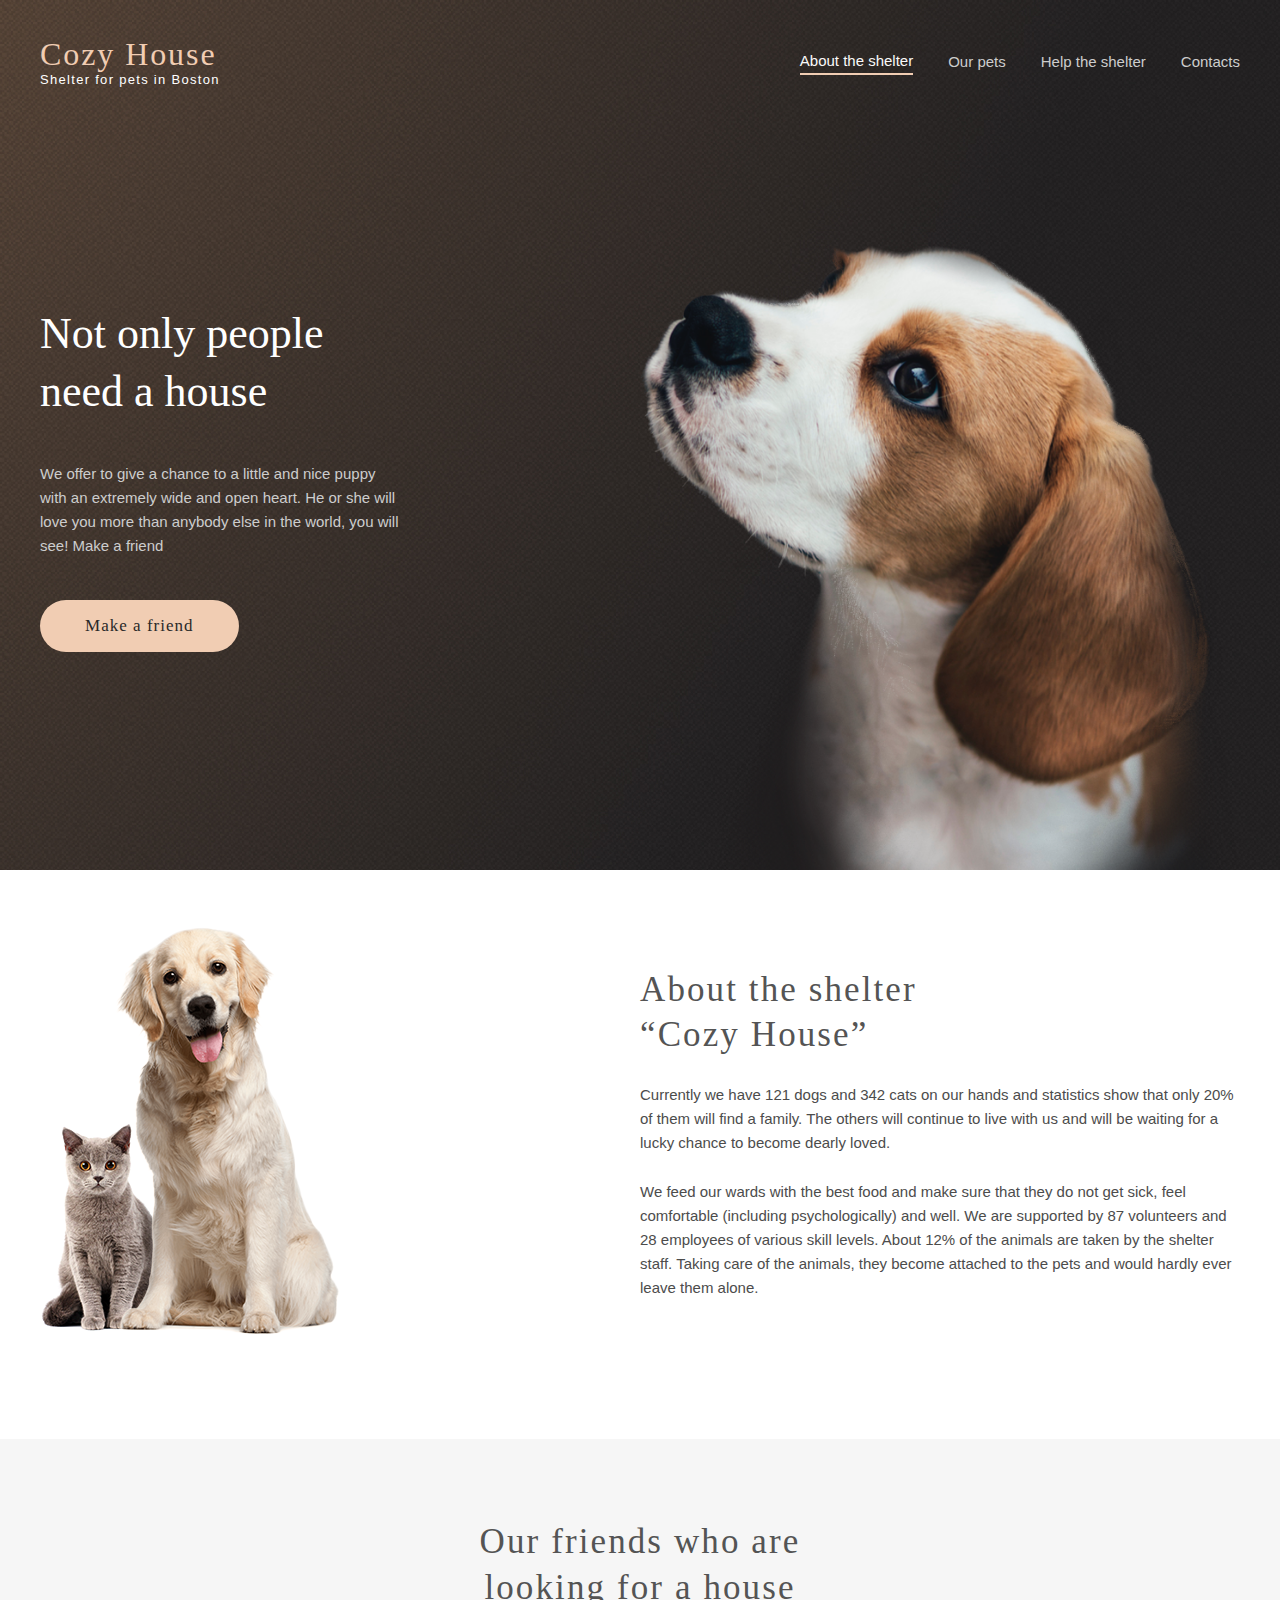
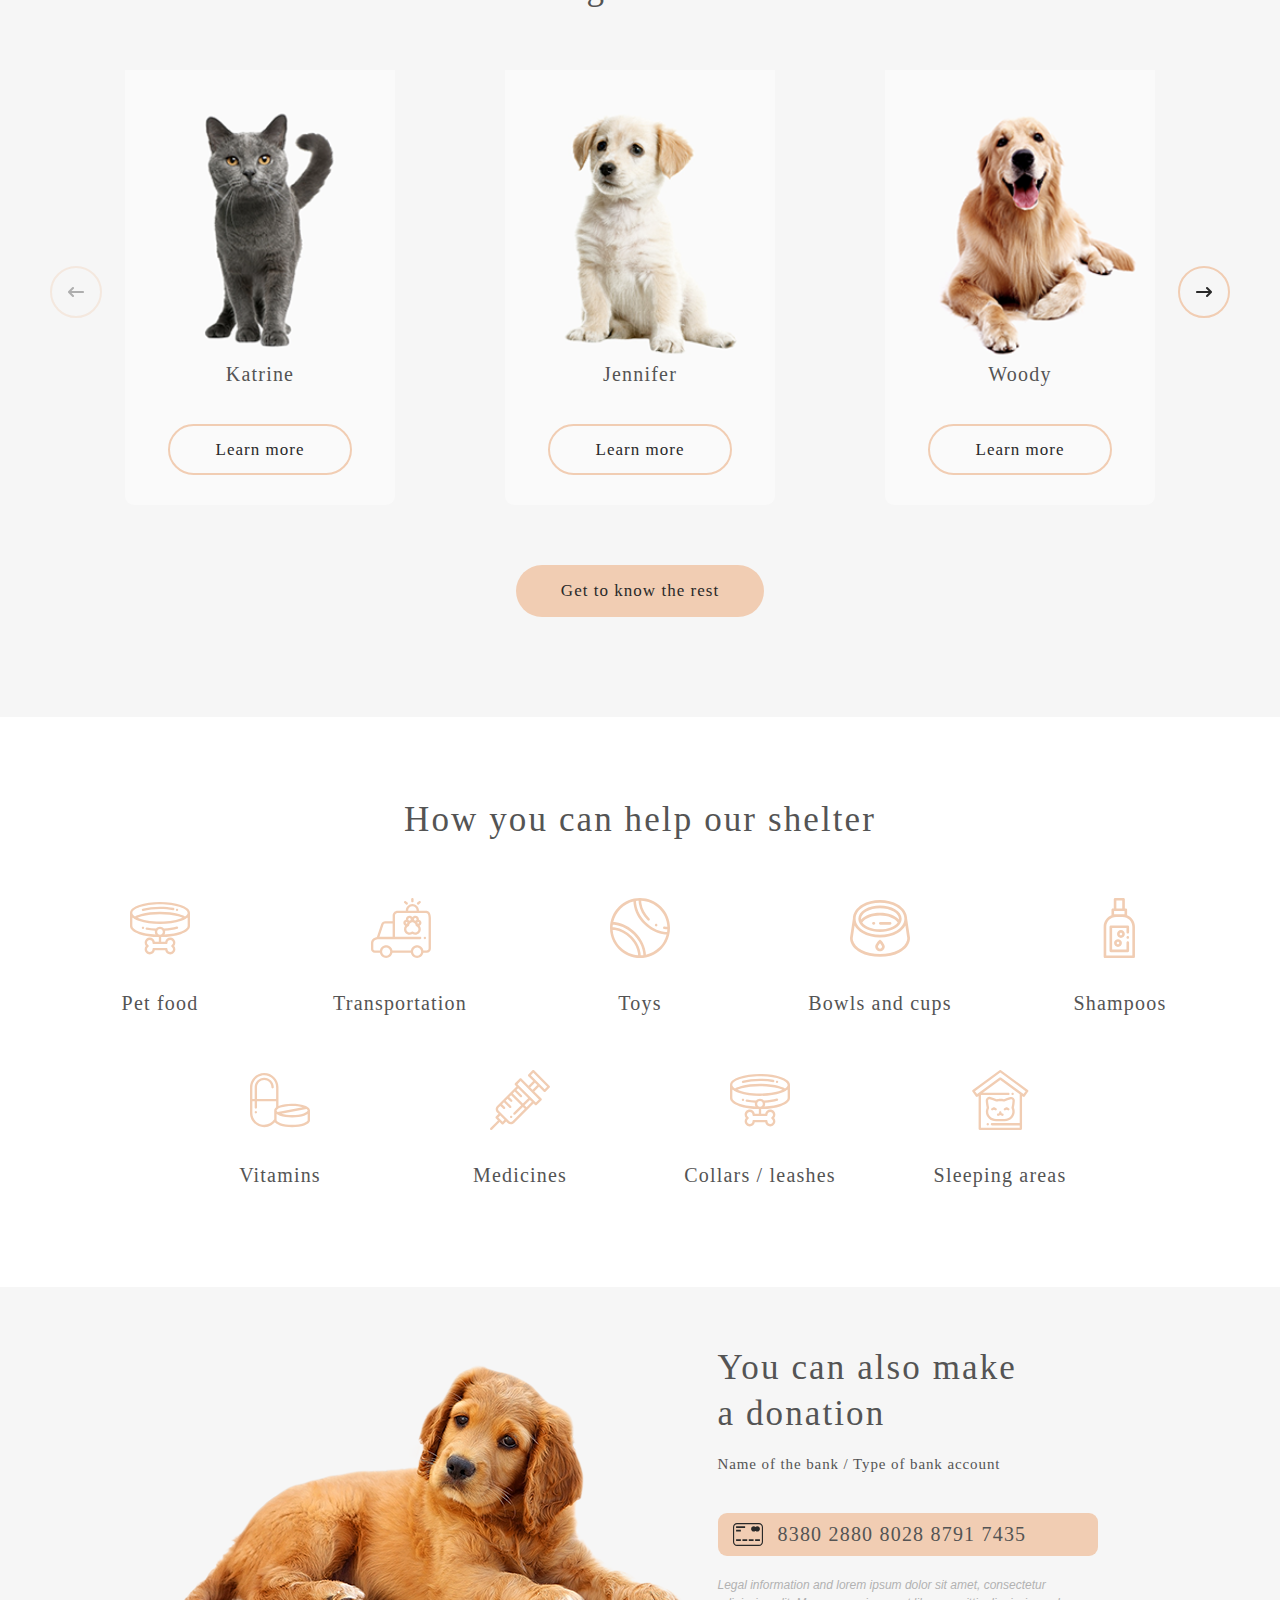
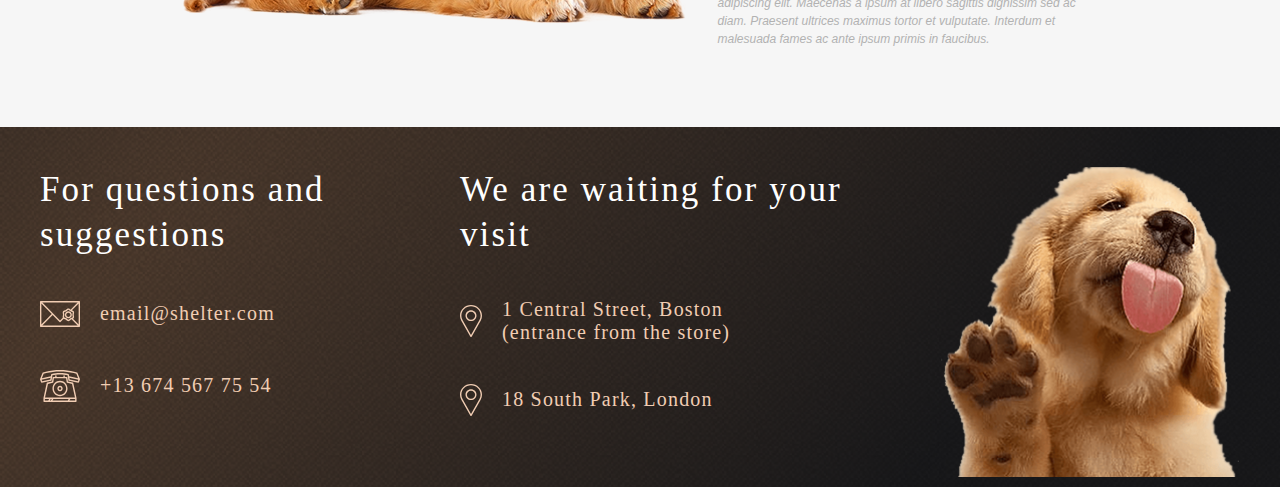
==== commit db968951: "feat: slider modif" ====
--- a/index.html
+++ b/index.html
@@ -87,7 +87,7 @@
           <div class="pets__wrapper">
             <h3 id="pets">Our friends who are looking for a house</h3>
 
-             <!-- <div class="slider__wrapper">
+            <!-- <div class="slider__wrapper">
               <div class="slider mySliderPets">
                 <div class="slick-slide">
                   <div class="card">
@@ -156,72 +156,101 @@
             <div class="swiper mySwiper container">
               <div class="swiper-wrapper">
                 <div class="swiper-slide">
-                  <div class="card">
-                    <img
-                      src="assets/images/pets-katrine .png"
-                      alt="pets-katrine"
-                    />
-                    <span>Katrine</span>
-                    <a href="#popup-pets1" class="open-popup1">Learn more</a>
-                  </div>
+                  <a href="#popup-pets1">
+                    <div class="card">
+                      <img
+                        src="assets/images/pets-katrine .png"
+                        alt="pets-katrine"
+                      />
+                      <span>Katrine</span>
+                      <a href="#popup-pets1" class="card__link open-popup1"
+                        >Learn more</a
+                      >
+                    </div>
+                  </a>
                 </div>
-                <div class="swiper-slide">
-                  <div class="card">
-                    <img
-                      src="assets/images/pets-jennifer.png"
-                      alt="pets-katrine"
-                    />
-                    <span>Jennifer</span>
-                    <a href="#popup-pets2" class="open-popup2">Learn more</a>
-                  </div>
-                </div>
-                <div class="swiper-slide">
-                  <div class="card">
-                    <img
-                      src="assets/images/pets-woody.png"
-                      alt="pets-katrine"
-                    />
-                    <span>Woody</span>
-                    <a href="#popup-pets3" class="open-popup3">Learn more</a>
-                  </div>
-                </div>
-                <div class="swiper-slide">
-                  <div class="card">
-                    <img
-                      src="assets/images/pets-katrine .png"
-                      alt="pets-katrine"
-                    />
-                    <span>Katrine</span>
-                    <a href="#popup-pets1" class="open-popup1">Learn more</a>
-                  </div>
-                </div>
-                <div class="swiper-slide">
-                  <div class="card">
-                    <img
-                      src="assets/images/pets-jennifer.png"
-                      alt="pets-katrine"
-                    />
-                    <span>Jennifer</span>
-                    <a href="#popup-pets2" class="open-popup2">Learn more</a>
-                  </div>
-                </div>
-                <div class="swiper-slide">
-                  <div class="card">
-                    <img
-                      src="assets/images/pets-woody.png"
-                      alt="pets-katrine"
-                    />
-                    <span>Woody</span>
-                    <a href="#popup-pets3" class="open-popup3">Learn more</a>
-                  </div>
-                </div>
-               
-              
-                  
-                  
-              </div>
-              <div class="swiper-button-next"><i class="fa-solid fa-arrow-right-long"></i></div>
-              <div class="swiper-button-prev"><i class="fa-solid fa-arrow-left-long"></i></div>
+
+                <a href="#popup-pets2">
+                  <div class="swiper-slide">
+                    <div class="card">
+                      <img
+                        src="assets/images/pets-jennifer.png"
+                        alt="pets-katrine"
+                      />
+                      <span>Jennifer</span>
+                      <a href="#popup-pets2" class="card__link open-popup2"
+                        >Learn more</a
+                      >
+                    </div>
+                  </div>
+                </a>
+
+                <a href="#popup-pets3">
+                  <div class="swiper-slide">
+                    <div class="card">
+                      <img
+                        src="assets/images/pets-woody.png"
+                        alt="pets-katrine"
+                      />
+                      <span>Woody</span>
+                      <a href="#popup-pets3" class="card__link open-popup3"
+                        >Learn more</a
+                      >
+                    </div>
+                  </div>
+                </a>
+
+                <a href="#popup-pets1">
+                  <div class="swiper-slide">
+                    <div class="card">
+                      <img
+                        src="assets/images/pets-katrine .png"
+                        alt="pets-katrine"
+                      />
+                      <span>Katrine</span>
+                      <a href="#popup-pets1" class="card__link open-popup1"
+                        >Learn more</a
+                      >
+                    </div>
+                  </div>
+                </a>
+
+                <a href="#popup-pets2">
+                  <div class="swiper-slide">
+                    <div class="card">
+                      <img
+                        src="assets/images/pets-jennifer.png"
+                        alt="pets-katrine"
+                      />
+                      <span>Jennifer</span>
+                      <a href="#popup-pets2" class="card__link open-popup2"
+                        >Learn more</a
+                      >
+                    </div>
+                  </div>
+                </a>
+
+                <a href="#popup-pets3">
+                  <div class="swiper-slide">
+                    <div class="card">
+                      <img
+                        src="assets/images/pets-woody.png"
+                        alt="pets-katrine"
+                      />
+                      <span>Woody</span>
+                      <a href="#popup-pets3" class="card__link open-popup3"
+                        >Learn more</a
+                      >
+                    </div>
+                  </div>
+                </a>
+              </div>
+              <div class="swiper-button-next">
+                <i class="fa-solid fa-arrow-right-long"></i>
+              </div>
+              <div class="swiper-button-prev">
+                <i class="fa-solid fa-arrow-left-long"></i>
+              </div>
             </div>
 
             <div class="pets__link"><a href="#!">Get to know the rest</a></div>
--- a/style.css
+++ b/style.css
@@ -287,9 +287,10 @@
   text-align: center;
   letter-spacing: 0.06em;
   color: #545454;
-}
-
-.pets__wrapper .card a {
+  display: block;
+}
+
+.pets__wrapper .card .card__link {
   font-family: "Georgia";
   font-style: normal;
   font-weight: 400;
@@ -309,7 +310,7 @@
   margin-top: 30px;
 }
 
-.pets__wrapper .card a:hover {
+.pets__wrapper .card .card__link:hover {
   background: #fddcc4;
 }
 
@@ -324,7 +325,6 @@
 .swiper-slide {
   text-align: center;
   font-size: 18px;
-  /* background: #fff; */
 
   display: -webkit-box;
   display: -ms-flexbox;
